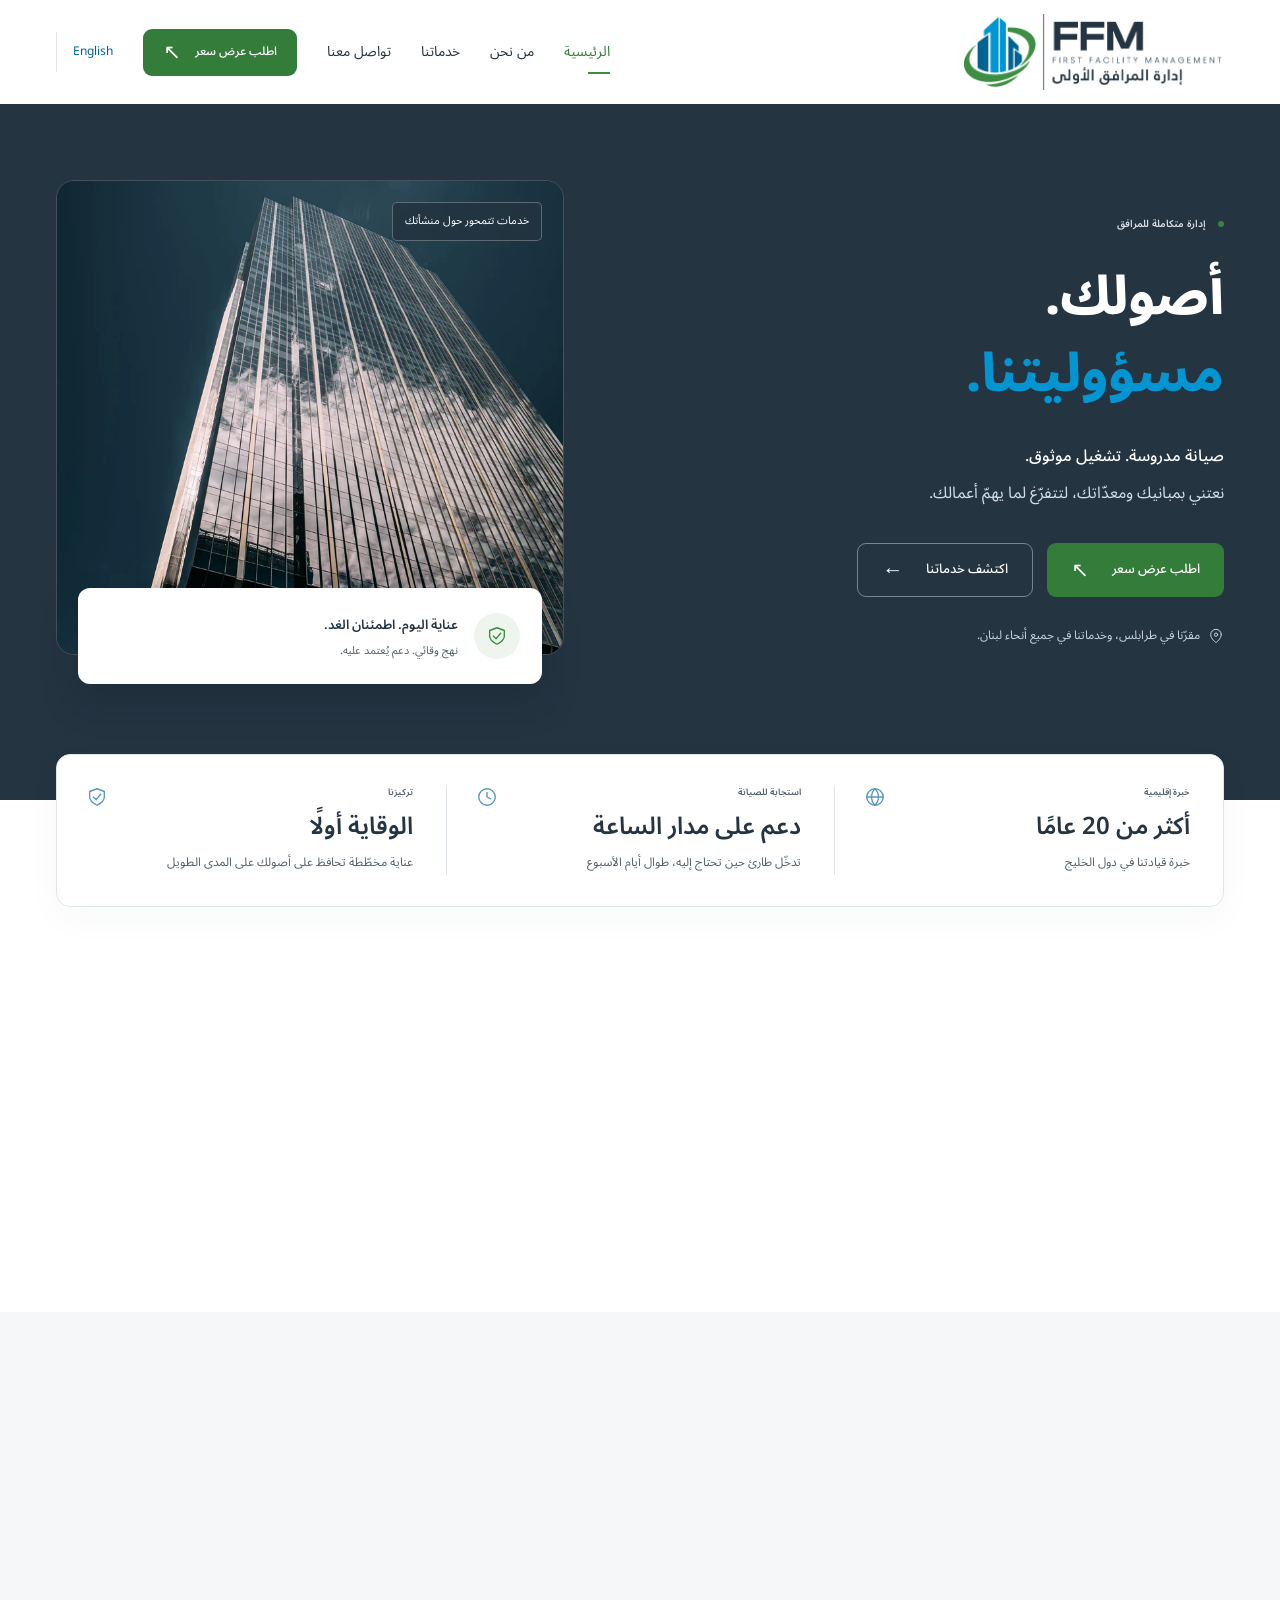
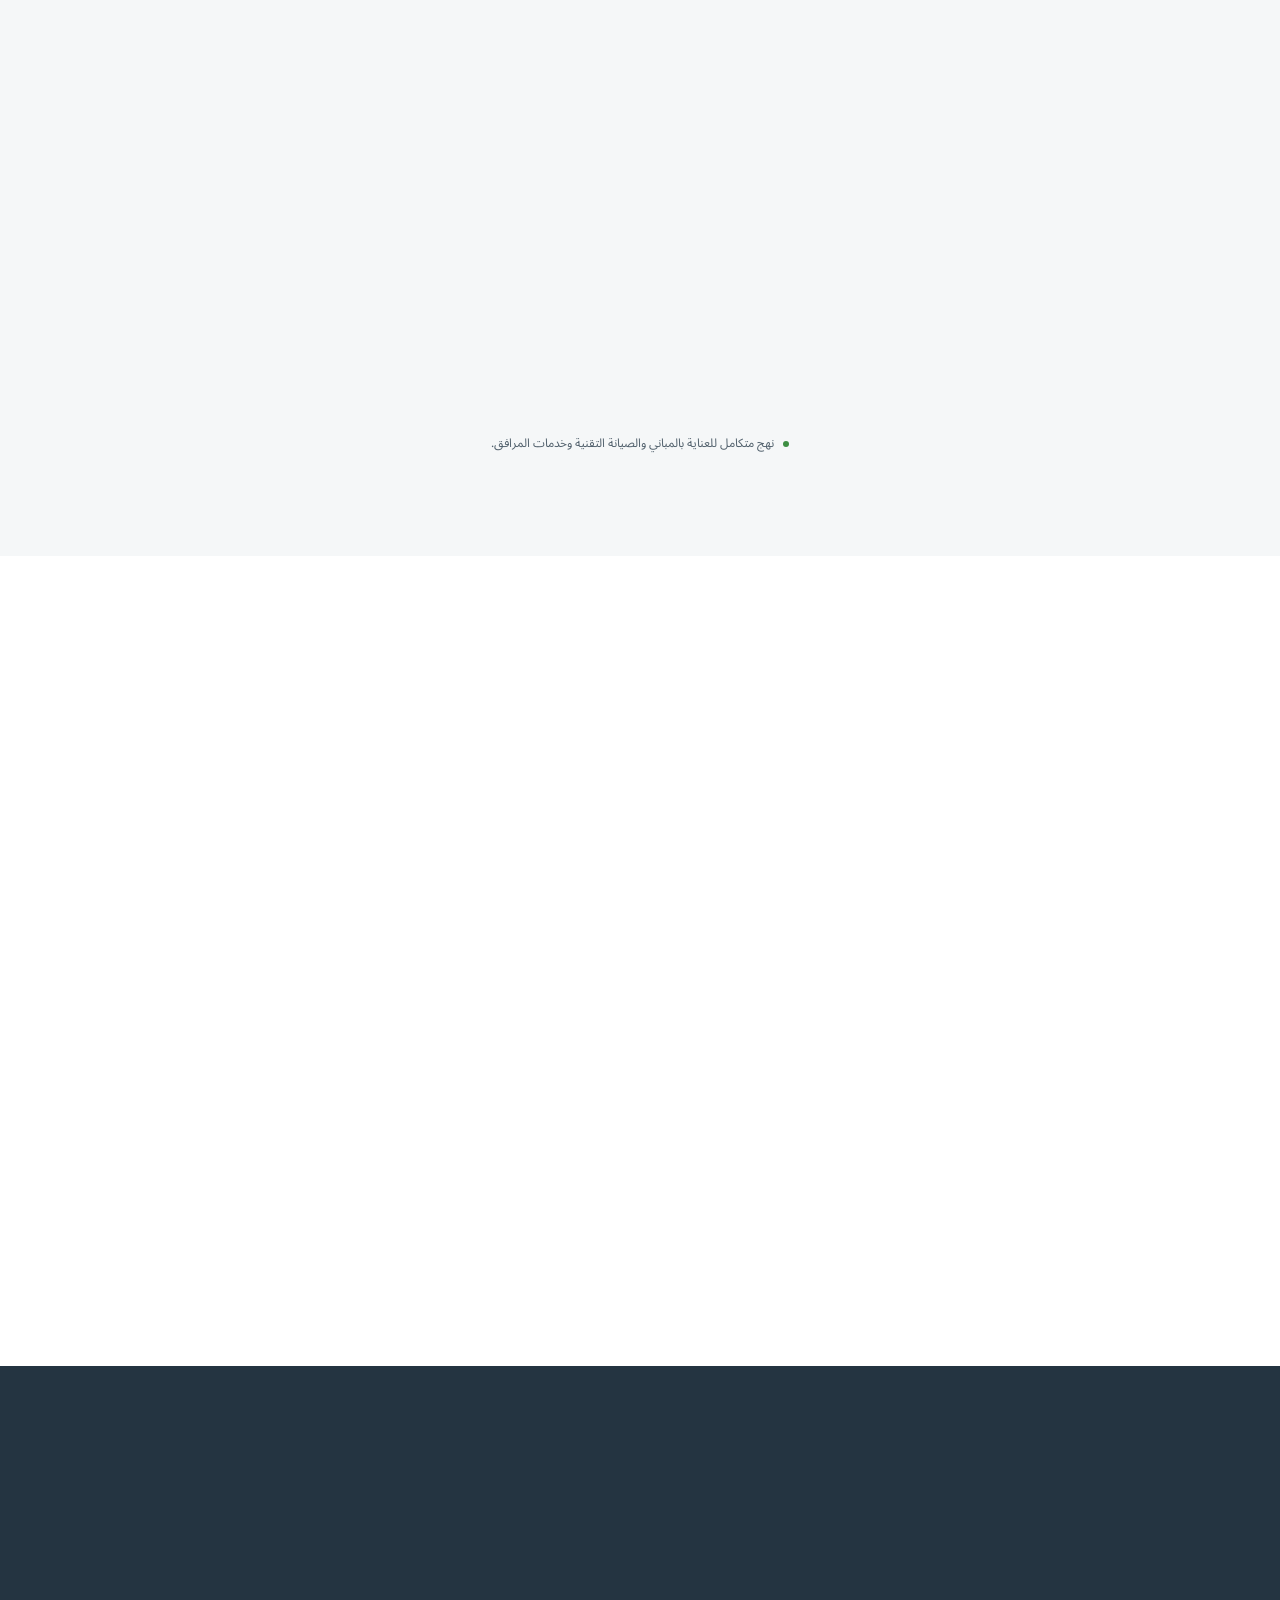
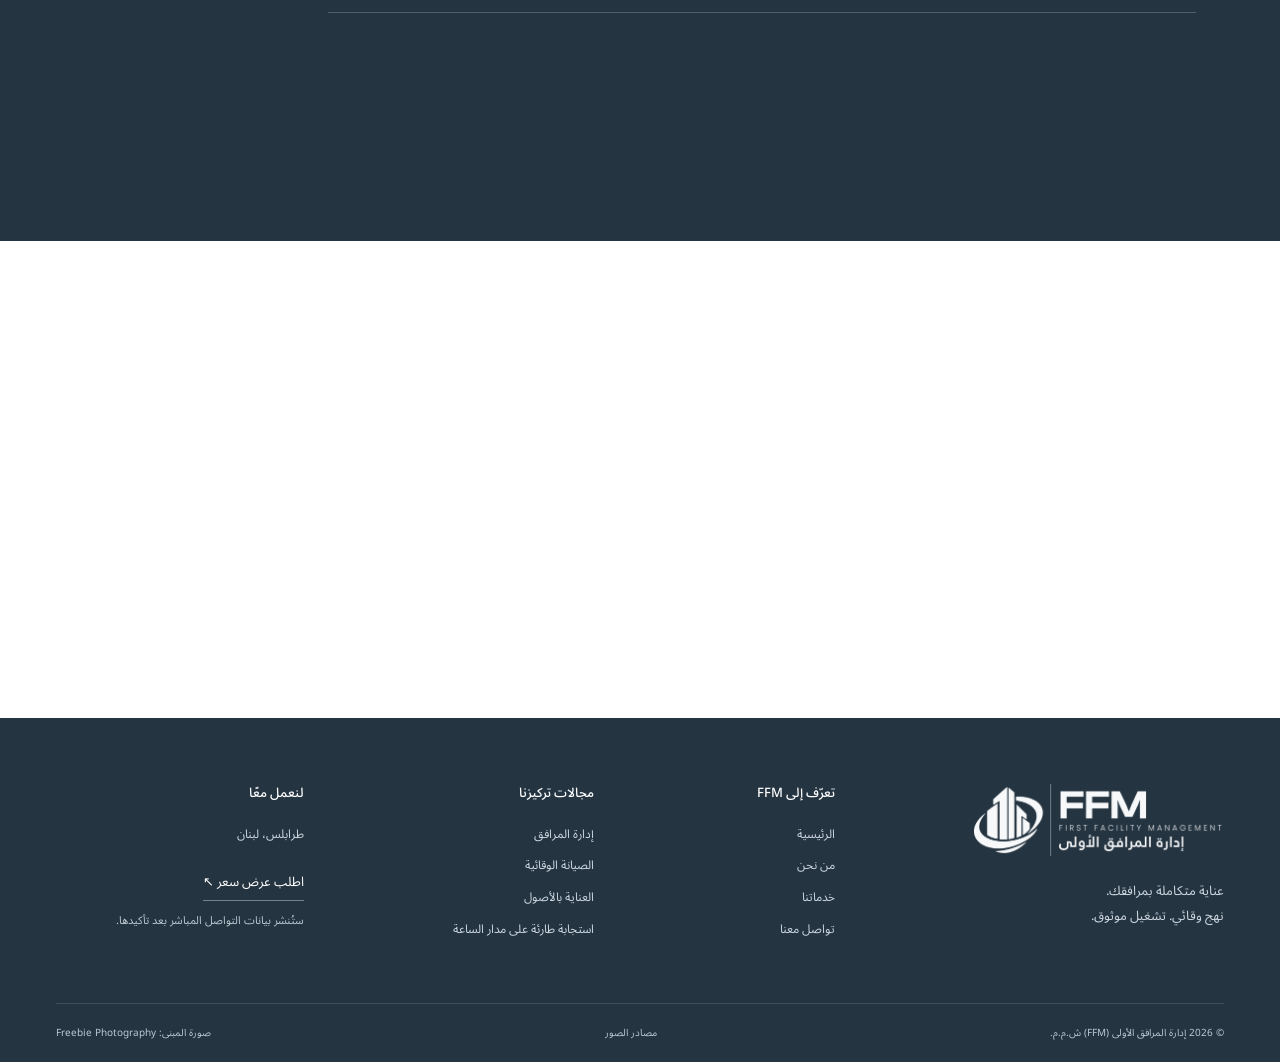
==== ar/index.html @ 9c02b497 "Deploy FFM bilingual production website" ====
<!doctype html>
<html lang="ar" dir="rtl">
<head><meta charset="UTF-8"><meta name="referrer" content="strict-origin-when-cross-origin"><meta http-equiv="Content-Security-Policy" content="default-src &#x27;none&#x27;; script-src &#x27;self&#x27; &#x27;sha256-ByNAc7vwTUI48RlP5/FOjQwm9kF1cXlcR42fUBdoius=&#x27; &#x27;sha256-IPCyXHOtfHx+lLaTHXvNApfLoQvkt0USBWjpABNQolk=&#x27; &#x27;sha256-KcLjpzPrXaC/90I0AnruU0Eg3U4C7017naidCH8Jn4w=&#x27; &#x27;sha256-QOn9Ll6CFoG+Bojv82BhRPxwMXw09pEdeHXZo+hRp00=&#x27; &#x27;sha256-X3HQGn8QXqvT7s4En+KaB195YepJVI7jg8d+Mjn8XVg=&#x27; &#x27;sha256-ZquLlb3VOGJIEPTYeCkK6D+r+b+BxRraUX3EFlGXvEA=&#x27; &#x27;sha256-oX+Po2NcwiCqyCruaH6kAVNzxfhDzzntPPLS+1Vaqjw=&#x27; &#x27;sha256-xtF+/rzwoTB33/N98cSfNZNFbw5Nmln5uhcgIHfJbFg=&#x27; &#x27;sha256-18t6ZNDaaEMp1JjkaYKXuNoH1evKsOM5sc8Bfl//blQ=&#x27; &#x27;sha256-/x7W7R75k8Roq0WaVRQX9blP4OufE5xbAdzklGxsgpw=&#x27;; style-src &#x27;self&#x27;; img-src &#x27;self&#x27;; font-src &#x27;self&#x27;; connect-src &#x27;none&#x27;; base-uri &#x27;none&#x27;; object-src &#x27;none&#x27;; form-action &#x27;none&#x27;; upgrade-insecure-requests"><meta name="viewport" content="width=device-width,initial-scale=1"><title>إدارة المرافق الأولى (FFM) | إدارة المرافق في لبنان</title><meta name="description" content="إدارة المرافق الأولى (FFM)، مقرّها في طرابلس، تقدّم خدمات إدارة المرافق وصيانة المباني والصيانة الوقائية في جميع أنحاء لبنان."><link rel="stylesheet" href="../site.f86bd40dc950.css"><link rel="canonical" href="https://www.ffm-lb.com/ar/"><link rel="alternate" hreflang="en" href="https://www.ffm-lb.com/en/"><link rel="alternate" hreflang="ar" href="https://www.ffm-lb.com/ar/"><link rel="alternate" hreflang="x-default" href="https://www.ffm-lb.com/"><meta property="og:type" content="website"><meta property="og:title" content="إدارة المرافق الأولى (FFM) | إدارة المرافق في لبنان"><meta property="og:description" content="إدارة المرافق الأولى (FFM)، مقرّها في طرابلس، تقدّم خدمات إدارة المرافق وصيانة المباني والصيانة الوقائية في جميع أنحاء لبنان."><meta property="og:url" content="https://www.ffm-lb.com/ar/"><meta property="og:site_name" content="First Facility Management"><meta property="og:image" content="https://www.ffm-lb.com/assets/logo.a1af8da19d7b.png"><meta property="og:locale" content="ar_LB"><link rel="icon" type="image/png" sizes="192x192" href="../assets/favicon.png"><script type="application/ld+json">{"@context":"https://schema.org","@graph":[{"@type":"Organization","@id":"https://www.ffm-lb.com/#organization","name":"First Facility Management","alternateName":["إدارة المرافق الأولى","FFM"],"url":"https://www.ffm-lb.com/","logo":{"@type":"ImageObject","url":"https://www.ffm-lb.com/assets/logo.a1af8da19d7b.png"},"address":{"@type":"PostalAddress","addressLocality":"Tripoli","addressCountry":"LB"},"areaServed":{"@type":"Country","name":"Lebanon"},"hasOfferCatalog":{"@type":"OfferCatalog","name":"خدمات إدارة المرافق","itemListElement":[{"@type":"Offer","itemOffered":{"@type":"Service","name":"التنظيف والعناية الداخلية","provider":{"@id":"https://www.ffm-lb.com/#organization"},"areaServed":{"@type":"Country","name":"Lebanon"}}},{"@type":"Offer","itemOffered":{"@type":"Service","name":"أنظمة التدفئة والتهوية وتكييف الهواء","provider":{"@id":"https://www.ffm-lb.com/#organization"},"areaServed":{"@type":"Country","name":"Lebanon"}}},{"@type":"Offer","itemOffered":{"@type":"Service","name":"صيانة المباني والإصلاحات المدنية","provider":{"@id":"https://www.ffm-lb.com/#organization"},"areaServed":{"@type":"Country","name":"Lebanon"}}},{"@type":"Offer","itemOffered":{"@type":"Service","name":"خدمات الأمن","provider":{"@id":"https://www.ffm-lb.com/#organization"},"areaServed":{"@type":"Country","name":"Lebanon"}}},{"@type":"Offer","itemOffered":{"@type":"Service","name":"تنسيق الحدائق","provider":{"@id":"https://www.ffm-lb.com/#organization"},"areaServed":{"@type":"Country","name":"Lebanon"}}},{"@type":"Offer","itemOffered":{"@type":"Service","name":"الأنظمة الكهربائية","provider":{"@id":"https://www.ffm-lb.com/#organization"},"areaServed":{"@type":"Country","name":"Lebanon"}}},{"@type":"Offer","itemOffered":{"@type":"Service","name":"السباكة","provider":{"@id":"https://www.ffm-lb.com/#organization"},"areaServed":{"@type":"Country","name":"Lebanon"}}},{"@type":"Offer","itemOffered":{"@type":"Service","name":"الحريق والسلامة وإدارة النفايات","provider":{"@id":"https://www.ffm-lb.com/#organization"},"areaServed":{"@type":"Country","name":"Lebanon"}}}]}},{"@type":"WebSite","@id":"https://www.ffm-lb.com/#website","url":"https://www.ffm-lb.com/","name":"First Facility Management","alternateName":["FFM","إدارة المرافق الأولى"],"inLanguage":["en","ar"],"publisher":{"@id":"https://www.ffm-lb.com/#organization"}},{"@type":"WebPage","@id":"https://www.ffm-lb.com/ar/#webpage","url":"https://www.ffm-lb.com/ar/","name":"إدارة المرافق الأولى (FFM) | إدارة المرافق في لبنان","inLanguage":"ar","isPartOf":{"@id":"https://www.ffm-lb.com/#website"},"about":{"@id":"https://www.ffm-lb.com/#organization"}}]}</script><script>document.documentElement.classList.add('js');</script><link rel="preload" as="font" type="font/woff2" crossorigin href="../assets/NotoSansArabic.44fa94f4535d.woff2"></head>
<body><a class="skip" href="#main">انتقل إلى المحتوى</a><header class="header"><div class="wrap nav-wrap"><a class="brand" href="./" aria-label="الصفحة الرئيسية لإدارة المرافق الأولى"><picture class="optimized-picture"><source type="image/webp" srcset="../assets/logo.d8a178bd3ba6.webp"><img src="../assets/logo.a1af8da19d7b.png" alt="إدارة المرافق الأولى — ⁦FFM⁩" width="1067" height="308" decoding="async"></picture></a><button type="button" class="menu-toggle" hidden aria-label="فتح قائمة التنقّل" data-close-label="إغلاق قائمة التنقّل" aria-expanded="false" aria-controls="navigation"><span></span><span></span></button><nav id="navigation" aria-label="التنقّل الرئيسي"><a href="./" class="active" aria-current="page">الرئيسية</a><a href="about/">من نحن</a><a href="services/">خدماتنا</a><a href="contact/">تواصل معنا</a><a class="button compact" href="contact/#enquiry">اطلب عرض سعر <span class="direction-arrow" aria-hidden="true">↗</span></a><a class="language-switch" href="../en/" lang="en" dir="ltr" aria-label="Switch to English" data-language-switch>English</a></nav></div></header><main id="main" tabindex="-1">
<section class="hero"><div class="wrap hero-grid"><div class="hero-copy"><p class="eyebrow light"><span class="dot"></span> إدارة متكاملة للمرافق</p><h1>أصولك.<br><span>مسؤوليتنا.</span></h1><p class="hero-description"><span class="hero-lead">صيانة مدروسة. تشغيل موثوق.</span>نعتني بمبانيك ومعدّاتك، لتتفرّغ لما يهمّ أعمالك.</p><div class="hero-actions"><a class="button" href="contact/#enquiry">اطلب عرض سعر <span class="direction-arrow" aria-hidden="true">↗</span></a><a class="button outline" href="#services">اكتشف خدماتنا <span class="direction-arrow" aria-hidden="true">→</span></a></div><div class="hero-location"><svg class="icon" viewbox="0 0 24 24" aria-hidden="true"><path d="M20 10c0 6-8 12-8 12S4 16 4 10a8 8 0 1 1 16 0Z"/><circle cx="12" cy="10" r="2.5"/></svg> مقرّنا في طرابلس، وخدماتنا في جميع أنحاء لبنان.</div></div><div class="hero-visual"><picture class="optimized-picture"><source type="image/webp" srcset="../assets/architecture-320.b31c319dfbdd.webp 320w, ../assets/architecture-480.5f24aebd9d1b.webp 480w, ../assets/architecture-768.b4f1319f2c81.webp 768w, ../assets/architecture-1024.ed563009df3f.webp 1024w, ../assets/architecture-1280.bb6d19645587.webp 1280w, ../assets/architecture-1600.e75c001a6559.webp 1600w" sizes="(max-width: 560px) calc(100vw - 40px), (max-width: 820px) calc(100vw - 64px), (max-width: 1100px) 44vw, 42vw"><img class="hero-photo" src="../assets/architecture-1280.a0fffab20fa6.jpg" alt="برج زجاجي حديث يعكس السماء، كما يبدو من الأسفل" width="1600" height="2400" fetchpriority="high" srcset="../assets/architecture-320.2f1f5f79deb5.jpg 320w, ../assets/architecture-480.4d9d453e1ed3.jpg 480w, ../assets/architecture-768.c26a93f804a9.jpg 768w, ../assets/architecture-1024.41dff4499f69.jpg 1024w, ../assets/architecture-1280.a0fffab20fa6.jpg 1280w, ../assets/architecture-1600.b5cd1b89a7fb.jpg 1600w" sizes="(max-width: 560px) calc(100vw - 40px), (max-width: 820px) calc(100vw - 64px), (max-width: 1100px) 44vw, 42vw" decoding="async"></picture><div class="image-label">خدمات تتمحور حول منشأتك</div><div class="photo-card"><span class="card-icon"><svg class="icon" viewbox="0 0 24 24" aria-hidden="true"><path d="m12 3 8 3v6c0 5-8 9-8 9s-8-4-8-9V6l8-3Z"/><path d="m8 12 3 3 5-6"/></svg></span><div><strong>عناية اليوم. اطمئنان الغد.</strong><p>نهج وقائي. دعم يُعتمد عليه.</p></div></div></div></div></section>
<section class="pillars wrap" aria-label="لمحة عن ⁦FFM⁩"><article><span class="pillar-icon"><svg class="icon" viewbox="0 0 24 24" aria-hidden="true"><circle cx="12" cy="12" r="9"/><path d="M3 12h18M12 3c-5 5-5 13 0 18 5-5 5-13 0-18Z"/></svg></span><span class="eyebrow">خبرة إقليمية</span><strong>أكثر من 20 عامًا</strong><p>خبرة قيادتنا في دول الخليج</p></article><article><span class="pillar-icon"><svg class="icon" viewbox="0 0 24 24" aria-hidden="true"><circle cx="12" cy="12" r="9"/><path d="M12 7v5l4 2"/></svg></span><span class="eyebrow">استجابة للصيانة</span><strong>دعم على مدار الساعة</strong><p>تدخّل طارئ حين تحتاج إليه، طوال أيام الأسبوع</p></article><article><span class="pillar-icon"><svg class="icon" viewbox="0 0 24 24" aria-hidden="true"><path d="m12 3 8 3v6c0 5-8 9-8 9s-8-4-8-9V6l8-3Z"/><path d="m8 12 3 3 5-6"/></svg></span><span class="eyebrow">تركيزنا</span><strong>الوقاية أولًا</strong><p>عناية مخطّطة تحافظ على أصولك على المدى الطويل</p></article></section>
<section class="intro wrap section" id="introduction"><div><p class="eyebrow">تعرّف إلى إدارة المرافق الأولى</p><h2>عناية أفضل بمبانيك.<br>اطمئنان أكبر لك.</h2></div><div class="intro-copy"><p>من الخدمات الأساسية للمباني إلى الصيانة الوقائية، تجمع ⁦FFM⁩ احتياجات منشأتك ضمن نهج واحد متكامل.</p><p>من مقرّنا في طرابلس، نساعد الشركات في جميع أنحاء لبنان على حماية أصولها وتخطيط الصيانة والحفاظ على استمرارية أعمالها اليومية.</p><a class="text-link" href="about/">تعرّف إلى ⁦FFM⁩ <span class="direction-arrow" aria-hidden="true">↗</span></a></div></section>
<section class="services section" id="services"><div class="wrap"><div class="section-head"><div><p class="eyebrow">خدماتنا</p><h2>كلّ التفاصيل.<br>بتنسيق متكامل.</h2></div><div class="section-head-side"><p>خبرة تقنية وعناية يومية.<br>تتكامل حول احتياجات منشأتك.</p><a class="text-link" href="services/">اكتشف جميع الخدمات <span class="direction-arrow" aria-hidden="true">↗</span></a></div></div><div class="service-grid"><a class="service-card" href="services/#hvac"><div class="service-image"><picture class="optimized-picture"><source type="image/webp" srcset="../assets/technical-detail-320.7dca8032874c.webp 320w, ../assets/technical-detail-480.ebe8321d91ba.webp 480w, ../assets/technical-detail-768.dd12fd99aa21.webp 768w, ../assets/technical-detail-1024.b1b7e2885399.webp 1024w, ../assets/technical-detail-1200.212a58f8e3ec.webp 1200w" sizes="(max-width: 560px) calc(100vw - 40px), 30vw"><img src="../assets/technical-detail-1200.80916aed9efb.jpg" alt="لقطة مقرّبة لأعمال صيانة لوحة قواطع كهربائية" width="1200" height="799" loading="lazy" srcset="../assets/technical-detail-320.dac00108914c.jpg 320w, ../assets/technical-detail-480.2eff79cdf26c.jpg 480w, ../assets/technical-detail-768.7998436bfc5c.jpg 768w, ../assets/technical-detail-1024.973997fc3700.jpg 1024w, ../assets/technical-detail-1200.80916aed9efb.jpg 1200w" sizes="(max-width: 560px) calc(100vw - 40px), 30vw" decoding="async"></picture><span>01 / الأنظمة التقنية</span></div><div class="service-body"><div class="service-title"><h3>الأنظمة التقنية</h3><span class="round-arrow" aria-hidden="true">↗</span></div><p>العناية بأنظمة التدفئة والتهوية والتكييف والكهرباء والسباكة، للحفاظ على موثوقية الأنظمة الأساسية.</p></div></a><a class="service-card" href="services/#building"><div class="service-image"><picture class="optimized-picture"><source type="image/webp" srcset="../assets/building-320.0d26341e17ce.webp 320w, ../assets/building-480.abe2a2e474b5.webp 480w, ../assets/building-768.56e2ff802821.webp 768w, ../assets/building-1024.f640e60a94b4.webp 1024w, ../assets/building-1280.59a8b0eadee7.webp 1280w" sizes="(max-width: 560px) calc(100vw - 40px), 30vw"><img src="../assets/building-1280.17d7b17b0138.jpg" alt="واجهة زجاجية وفولاذية لمبنى مكاتب تجاري" width="2555" height="3840" loading="lazy" srcset="../assets/building-320.90f149abacf3.jpg 320w, ../assets/building-480.422a6cd68ea3.jpg 480w, ../assets/building-768.0c35204c12c2.jpg 768w, ../assets/building-1024.1535113ee144.jpg 1024w, ../assets/building-1280.17d7b17b0138.jpg 1280w" sizes="(max-width: 560px) calc(100vw - 40px), 30vw" decoding="async"></picture><span>02 / العناية بالمباني</span></div><div class="service-body"><div class="service-title"><h3>صيانة المباني</h3><span class="round-arrow" aria-hidden="true">↗</span></div><p>أعمال صيانة مخطّطة وإصلاحات مدنية للحفاظ على حالة عقارك.</p></div></a><a class="service-card" href="services/#cleaning"><div class="service-image"><picture class="optimized-picture"><source type="image/webp" srcset="../assets/facility-interior-320.ac79f0b0e7f1.webp 320w, ../assets/facility-interior-480.3294c156efb5.webp 480w, ../assets/facility-interior-768.961a5a3d7101.webp 768w, ../assets/facility-interior-1024.d48cbb1ec0e1.webp 1024w, ../assets/facility-interior-1200.58f2998d8ea2.webp 1200w" sizes="(max-width: 560px) calc(100vw - 40px), 30vw"><img src="../assets/facility-interior-1200.5fa6aaf25d3a.jpg" alt="ردهة تجارية معتنى بها، بأرضية حجرية مصقولة ومقاعد حديثة" width="1200" height="1800" loading="lazy" srcset="../assets/facility-interior-320.09348d4880e4.jpg 320w, ../assets/facility-interior-480.4c7fa4b12460.jpg 480w, ../assets/facility-interior-768.ec131c5940cb.jpg 768w, ../assets/facility-interior-1024.3eb6000bd193.jpg 1024w, ../assets/facility-interior-1200.5fa6aaf25d3a.jpg 1200w" sizes="(max-width: 560px) calc(100vw - 40px), 30vw" decoding="async"></picture><span>03 / خدمات المرافق</span></div><div class="service-body"><div class="service-title"><h3>العناية اليومية بالمرافق</h3><span class="round-arrow" aria-hidden="true">↗</span></div><p>تنظيف وأمن وعناية بالمساحات الخضراء، لبيئات مرتّبة ومرحّبة.</p></div></a></div><div class="services-note"><span class="dot"></span><p>نهج متكامل للعناية بالمباني والصيانة التقنية وخدمات المرافق.</p></div></div></section>
<section class="why section wrap"><div class="why-visual"><picture class="optimized-picture"><source type="image/webp" srcset="../assets/engineer-320.b65c47cfaa03.webp 320w, ../assets/engineer-480.bbe2914542c2.webp 480w, ../assets/engineer-768.75ef3f455f41.webp 768w, ../assets/engineer-1024.626283e843a2.webp 1024w, ../assets/engineer-1280.90aed8216f4a.webp 1280w, ../assets/engineer-1400.2f7419632fb6.webp 1400w" sizes="(max-width: 820px) calc(100vw - 40px), 45vw"><img src="../assets/engineer-1280.7c663300f03f.jpg" alt="مهندس يرتدي معدّات السلامة ويفحص خزانة تحكّم كهربائية" width="1400" height="933" loading="lazy" srcset="../assets/engineer-320.a307b17e3e91.jpg 320w, ../assets/engineer-480.7a7ae912a706.jpg 480w, ../assets/engineer-768.47e52485df2f.jpg 768w, ../assets/engineer-1024.486de422e97f.jpg 1024w, ../assets/engineer-1280.7c663300f03f.jpg 1280w, ../assets/engineer-1400.49ee7551da5e.jpg 1400w" sizes="(max-width: 820px) calc(100vw - 40px), 45vw" decoding="async"></picture><div class="why-caption"><span class="eyebrow light">رؤية أشمل</span><p>الإدارة الجيدة للمرافق<br> تدعم أداء أعمالك.</p></div></div><div class="why-copy"><p class="eyebrow">لماذا تختار ⁦FFM⁩؟</p><h2>صيانة تراعي<br>احتياجات الغد.</h2><p class="section-description">يساعدك النهج الاستباقي على اتخاذ قرارات أفضل بشأن أصولك ووقتك وميزانية الصيانة.</p><div class="benefits"><article><span class="benefit-number">01</span><div><h3>احمِ استثمارك</h3><p>تساعد الفحوص المنتظمة والعناية المخطّطة على إطالة عمر المعدّات ومعالجة التآكل مبكرًا.</p></div></article><article><span class="benefit-number">02</span><div><h3>حافظ على استمرارية التشغيل</h3><p>تساعد الصيانة الوقائية والاستجابة الطارئة على مدار الساعة في الحدّ من الانقطاعات غير المتوقّعة.</p></div></article><article><span class="benefit-number">03</span><div><h3>اجعل الصيانة أكثر وضوحًا</h3><p>تساعدك الخدمات المنسّقة والأولويات الواضحة على تخطيط الأعمال والحدّ من التكاليف التي يمكن تجنّبها.</p></div></article></div></div></section>
<section class="approach section"><div class="wrap"><div class="section-head"><div><p class="eyebrow">نهج ⁦FFM⁩</p><h2>نفهم. <span>نخطّط.</span> نعتني.</h2></div><p class="approach-intro">خطوات واضحة، من التقييم الأولي<br>إلى العناية المستمرة.</p></div><div class="steps"><article><span class="step-number">01</span><h3>نقيّم منشأتك</h3><p>نفحص الموقع ونحدّد الأصول والأنظمة التي تحتاج إلى عناية.</p></article><article><span class="step-number">02</span><h3>نخطّط للصيانة الوقائية</h3><p>نحدّد أولويات الصيانة وفق احتياجات المعدّات ومتطلّبات التشغيل.</p></article><article><span class="step-number">03</span><h3>ننسّق الأعمال</h3><p>نجمع الخدمات المناسبة، مع دعم طارئ عند الحاجة.</p></article><article><span class="step-number">04</span><h3>نراجع ونتابع</h3><p>نتابع الأعمال المنجزة ونكيّف الخطة مع تطوّر احتياجات منشأتك.</p></article></div></div></section>
<section class="cta-section wrap"><div class="cta"><div><p class="eyebrow light">لنتحدّث عن منشأتك</p><h2>اجعل الصيانة الأفضل<br>خطوتك التالية.</h2><p>لنبدأ بالحديث عن مبناك،<br>وأصولك والدعم الذي تحتاج إليه.</p></div><a class="button white" href="contact/#enquiry">اطلب تقييمًا لمنشأتك <span class="direction-arrow" aria-hidden="true">↗</span></a></div></section>
</main><footer><div class="wrap"><div class="footer-grid"><div class="footer-brand"><a href="./" aria-label="الصفحة الرئيسية لإدارة المرافق الأولى"><picture class="optimized-picture"><source type="image/webp" srcset="../assets/logo-white.f82beeea6bad.webp"><img src="../assets/logo-white.808cdcf06591.png" alt="إدارة المرافق الأولى — ⁦FFM⁩" width="1012" height="293" decoding="async"></picture></a><p>عناية متكاملة بمرافقك.<br>نهج وقائي. تشغيل موثوق.</p></div><div><h3>تعرّف إلى ⁦FFM⁩</h3><a href="./">الرئيسية</a><a href="about/">من نحن</a><a href="services/">خدماتنا</a><a href="contact/">تواصل معنا</a></div><div><h3>مجالات تركيزنا</h3><span>إدارة المرافق</span><span>الصيانة الوقائية</span><span>العناية بالأصول</span><span>استجابة طارئة على مدار الساعة</span></div><div><h3>لنعمل معًا</h3><span>طرابلس، لبنان</span><a class="footer-cta" href="contact/#enquiry">اطلب عرض سعر ↖</a><p class="contact-note">ستُنشر بيانات التواصل المباشر بعد تأكيدها.</p></div></div><div class="footer-bottom"><p>© 2026 إدارة المرافق الأولى (⁦FFM⁩) ش.م.م.</p><a href="../assets/IMAGE-CREDITS.txt">مصادر الصور</a><a href="https://freebie.photography/office/slides/office_block.htm">صورة المبنى: ⁦Freebie Photography⁩</a></div></div></footer>
<script src="../app.12c803af4e35.js" defer></script></body></html>
---- site.f86bd40dc950.css ----
@font-face{font-family:Poppins;src:url('assets/Poppins-Regular.4e0089bafe3d.woff2')}@font-face{font-family:Poppins;src:url('assets/Poppins-Medium.714086076f14.woff2');font-weight:500}@font-face{font-family:Poppins;src:url('assets/Poppins-SemiBold.9757d1991bdb.woff2');font-weight:600}@font-face{font-family:Candal;src:url('assets/Candal.c8b5ec3eb2c2.woff2')}
:root{--navy:#243441;--green:#3d8e42;--blue:#0395d2;--bahama:#006392;--white:#fff;--muted:#596773;--line:#dfe5e9;--paper:#f5f7f8;--radius:16px}*{box-sizing:border-box}html{scroll-behavior:smooth;scroll-padding-top:40px}body{margin:0;color:var(--navy);font:14px/1.8 Poppins,Arial,sans-serif;background:#fff}button,input,select,textarea{font:inherit}button,a{-webkit-tap-highlight-color:transparent}button{cursor:pointer}a{color:inherit;text-decoration:none}button{color:inherit}img{display:block;max-width:100%;object-fit:cover}button:focus-visible,a:focus-visible,input:focus-visible,select:focus-visible,textarea:focus-visible{outline:3px solid var(--blue);outline-offset:5px}button{border:0}p,h1,h2,h3{margin:0}.wrap{width:min(1280px,calc(100% - 112px));margin-inline:auto}.section{padding-block:100px}.eyebrow{font-size:10px;letter-spacing:2px;font-weight:600;line-height:1.6;margin-bottom:20px;color:var(--bahama)}.eyebrow.light{color:#fff;opacity:.85}.dot{display:inline-block;width:6px;height:6px;border-radius:50%;background:var(--green);margin-inline-end:9px;flex-shrink:0}h1,h2{font-family:Candal,Poppins,sans-serif;font-weight:400;letter-spacing:-1.6px}h2{font-size:34px;line-height:1.35}h3{font-size:17px;line-height:1.5;font-weight:600}.button{display:inline-flex;gap:24px;align-items:center;justify-content:center;min-height:52px;border-radius:8px;padding:14px 24px;background:var(--green);color:#fff;font-size:12px;font-weight:500;line-height:1.5;transition:transform .2s,box-shadow .2s}.button span{font-size:21px;line-height:1}.button:hover{transform:translateY(-2px);box-shadow:0 6px 15px #0002}.button.outline{background:transparent;border:1px solid #ffffff45}.button.compact{min-height:44px;padding:12px 19px;font-size:11px;gap:14px}.text-link{display:inline-flex;align-items:center;gap:24px;background:none;padding:0 0 7px;border-bottom:1px solid var(--line);font-weight:500;font-size:12px;color:var(--bahama)}.text-link span{font-size:22px}.text-link:hover{border-color:var(--bahama)}.header{background:#fff}.nav-wrap{min-height:96px;display:flex;align-items:center;justify-content:space-between;gap:40px}.brand{width:257px;flex-shrink:0}.brand img{width:100%;height:auto;object-fit:contain}nav{display:flex;gap:31px;align-items:center}nav>a,nav>button:not(.button){font-size:12px;background:none;padding:11px 0;white-space:nowrap}nav .active{color:var(--green);position:relative}nav .active:after{content:'';position:absolute;width:16px;height:2px;background:var(--green);bottom:2px;inset-inline-start:0}.menu-toggle{display:none}.hero{background:var(--navy);color:#fff;padding-block:86px 110px}.hero-grid{display:grid;grid-template-columns:1.2fr 1fr;gap:54px;align-items:center}.hero h1{font-size:clamp(36px,3.5vw,51px);line-height:1.22;letter-spacing:-1.8px;margin-bottom:25px}.hero h1 span{color:var(--blue)}.hero-description{color:#d4dce1;font-size:15px;line-height:1.9;max-width:490px}.hero-actions{display:flex;flex-wrap:wrap;gap:13px;margin-top:32px}.hero-location{display:flex;align-items:center;gap:8px;margin-top:31px;font-size:11px;color:#c3ccd3}.icon{width:22px;height:22px;fill:none;stroke:currentColor;stroke-width:1.5;stroke-linecap:round;stroke-linejoin:round}.hero-location .icon{width:16px;height:16px}.hero-visual{position:relative;padding-bottom:32px}.hero-photo{width:100%;height:390px;border-radius:var(--radius);object-fit:cover}.image-label{position:absolute;top:20px;inset-inline-start:20px;border:1px solid #fff6;color:#fff;background:#24344180;padding:5px 10px;border-radius:5px;font-size:8px;letter-spacing:1.5px}.photo-card{position:absolute;bottom:4px;inset-inline-start:24px;inset-inline-end:24px;display:flex;gap:13px;align-items:center;background:#fff;color:var(--navy);border-radius:10px;padding:18px 20px;box-shadow:0 10px 30px #0002}.photo-card strong{font-size:12px;font-weight:600}.photo-card p{font-size:10px;color:var(--muted)}.card-icon{display:grid;place-items:center;border-radius:50%;background:#edf5ee;color:var(--green);width:42px;height:42px;flex-shrink:0}.pillars{display:grid;grid-template-columns:repeat(3,1fr);margin-top:-42px;position:relative;background:#fff;border:1px solid var(--line);border-radius:12px;box-shadow:0 10px 35px #24344106;padding:27px 0}.pillars article{padding-inline:31px;border-inline-end:1px solid var(--line)}.pillars article:last-child{border:0}.pillars .eyebrow{font-size:8px;letter-spacing:1.5px;color:var(--muted);display:block;margin-bottom:8px}.pillars strong{font-size:23px;line-height:1.5;display:block;letter-spacing:-.7px;font-weight:600}.pillars p{font-size:10px;color:var(--muted);margin-top:5px}.intro{display:grid;grid-template-columns:1fr 1fr;gap:100px}.intro-copy>p{color:var(--muted);line-height:1.95;margin-bottom:14px}.intro-copy .text-link{margin-top:11px}.services{background:var(--paper)}.section-head{display:flex;justify-content:space-between;gap:40px;align-items:flex-end;margin-bottom:40px}.section-head-side p{font-size:12px;color:var(--muted);margin-bottom:16px}.service-grid{display:grid;grid-template-columns:repeat(3,1fr);gap:24px}.service-card{text-align:start;padding:0;background:#fff;border:1px solid var(--line);border-radius:12px;overflow:hidden;transition:transform .25s,box-shadow .25s}.service-card:hover{transform:translateY(-5px);box-shadow:0 10px 25px #24344110}.service-image{position:relative;overflow:hidden;height:235px}.service-image img{width:100%;height:100%;transition:transform .6s}.service-card:hover img{transform:scale(1.04)}.service-image>span{position:absolute;inset-inline-start:18px;bottom:16px;background:#ffffffee;padding:5px 10px;border-radius:4px;font-size:8px;letter-spacing:1.2px;line-height:1.6;font-weight:500}.service-body{padding:25px}.service-title{display:flex;align-items:center;justify-content:space-between;gap:8px}.service-title h3{font-size:16px}.round-arrow{border:1px solid var(--line);border-radius:50%;width:30px;height:30px;display:grid;place-items:center;flex-shrink:0;font-size:16px}.service-body p{font-size:12px;line-height:1.9;color:var(--muted);margin-top:15px}.services-note{display:flex;align-items:center;justify-content:center;margin-top:30px;color:var(--muted);font-size:10px}.why{display:grid;grid-template-columns:1fr 1.1fr;gap:90px;align-items:center}.why-visual{height:540px;position:relative;border-radius:var(--radius);overflow:hidden}.why-visual>img,.why-visual>picture>img{width:100%;height:100%;object-position:43% center}.why-caption{position:absolute;bottom:0;inset-inline:0;background:var(--navy);padding:29px 32px;color:#fff}.why-caption .eyebrow{font-size:8px;margin-bottom:9px}.why-caption>p:last-child{font-size:20px;line-height:1.5;font-weight:500}.section-description{font-size:12px;color:var(--muted);margin-top:20px;max-width:440px}.benefits{margin-top:26px}.benefits article{display:flex;gap:20px;border-top:1px solid var(--line);padding:20px 0}.benefits article:last-child{padding-bottom:0}.benefit-number{font-size:10px;font-weight:600;color:var(--green);padding-top:4px}.benefits h3{font-size:15px;margin-bottom:7px}.benefits p{font-size:11px;color:var(--muted);line-height:1.9}.approach{background:var(--paper);padding-block:80px}.approach-intro{font-size:12px;color:var(--muted)}.steps{display:grid;grid-template-columns:repeat(4,1fr);gap:35px;margin-top:48px}.step-number{display:block;font:24px Candal,sans-serif;color:var(--bahama);border-bottom:1px solid #b6c5cf;padding-bottom:25px;position:relative}.step-number:after{content:'';height:5px;width:5px;position:absolute;bottom:-3px;inset-inline-start:0;background:var(--green);border-radius:50%}.steps h3{font-size:14px;margin:22px 0 10px}.steps p{font-size:11px;color:var(--muted)}.cta-section{padding-block:75px}.cta{background:var(--bahama);color:#fff;border-radius:16px;padding:54px 56px;display:flex;align-items:center;justify-content:space-between;gap:40px}.cta h2{font-size:30px}.cta .eyebrow{font-size:9px}.cta p:last-child{font-size:12px;color:#d7e7ef;margin-top:17px}.button.white{background:#fff;color:var(--bahama);font-size:11px;white-space:nowrap}footer{background:var(--navy);color:#fff;padding-top:62px}.footer-grid{display:grid;grid-template-columns:1.4fr .8fr 1fr 1fr;gap:50px;padding-bottom:50px}.footer-brand img{width:250px;height:auto;object-fit:contain}.footer-brand p{margin-top:23px;font-size:11px;color:#bdc9d1}.footer-grid h3{font-size:11px;font-weight:500;margin-bottom:17px}.footer-grid a:not(.footer-brand a):not(.footer-cta),.footer-grid button:not(.footer-cta),.footer-grid span{font-size:10px;color:#bdc9d1;display:block;background:none;padding:0;margin-bottom:8px;text-align:start}.footer-cta{display:inline-block;background:none;color:#fff;border-bottom:1px solid #ffffff60;padding:5px 0;margin-top:10px;font-size:11px}.contact-note{font-size:9px;color:#bdc9d1;margin-top:10px}.footer-bottom{border-top:1px solid #ffffff20;display:flex;justify-content:space-between;gap:20px;padding-block:20px;font-size:8px;color:#bdc9d1}.footer-bottom button{background:none;padding:0;font-size:8px;color:#bdc9d1}.footer-bottom a{font-size:8px}.skip{position:absolute;top:-100px;inset-inline-start:10px;padding:10px 20px;background:#fff;z-index:10}.skip:focus{top:10px}dialog{width:min(570px,calc(100% - 36px));padding:42px;border:none;border-radius:16px;color:var(--navy);box-shadow:0 25px 80px #0003;max-height:85vh;overflow:auto}dialog::backdrop{background:#16242ed0}dialog h2{font-size:26px;margin-bottom:20px}.close{position:absolute;top:12px;inset-inline-end:16px;font-size:28px;background:none;width:35px;height:35px}dialog p{font-size:12px;color:var(--muted);margin-bottom:16px}dialog ul{padding-inline-start:20px;font-size:12px;color:var(--muted)}dialog a{color:var(--bahama);text-decoration:underline}dialog .eyebrow{font-size:9px}dialog label{display:block;font-size:11px;margin-bottom:13px}dialog input,dialog select,dialog textarea{width:100%;display:block;padding:10px 12px;margin-top:5px;border:1px solid #becbd4;border-radius:6px;background:#fff;color:var(--navy);font-size:12px}dialog .button{width:100%;margin-top:10px}.preview-note{font-size:10px!important;background:var(--paper);padding:10px;border-radius:6px}
@media(min-width:1600px){.hero h1{font-size:52px}.hero{padding-block:95px 125px}.hero-photo{height:415px}}
@media(max-width:1100px){.wrap{width:calc(100% - 64px)}.nav-wrap{gap:25px}.brand{width:220px}nav{gap:20px}nav>a,nav>button:not(.button){font-size:11px}.hero-grid{gap:30px;grid-template-columns:1.1fr 1fr}.hero h1{font-size:38px}.hero-photo{height:365px}.photo-card{inset-inline:14px;padding:14px;gap:10px}.photo-card strong{font-size:10px}.photo-card p{font-size:8px}.intro{gap:45px}.why{gap:45px}.service-image{height:190px}.service-body{padding:20px}.service-title h3{font-size:14px}.footer-grid{gap:25px}.footer-brand img{width:210px}.cta{padding:40px}.cta h2{font-size:26px}h2{font-size:29px}.steps{gap:24px}}
@media(max-width:820px){.nav-wrap{min-height:82px}.brand{width:220px}.menu-toggle{display:flex;flex-direction:column;justify-content:center;gap:6px;padding:12px;background:none;z-index:3}.menu-toggle span{display:block;width:23px;height:2px;background:var(--navy)}nav{display:none;position:absolute;top:82px;inset-inline:0;background:#fff;padding:20px 32px 30px;z-index:2;border-top:1px solid var(--line);box-shadow:0 10px 25px #0001;align-items:stretch;gap:9px}nav.open{display:flex;flex-direction:column}nav>a,nav>button:not(.button){text-align:start;font-size:14px;padding:10px}nav .active:after{display:none}.hero{padding-block:55px 88px}.hero-grid{grid-template-columns:1fr;gap:38px}.hero h1{font-size:44px}.hero-copy{max-width:650px}.hero-description{max-width:570px}.hero-photo{height:330px;object-position:center}.hero-visual{padding-bottom:22px}.photo-card{max-width:400px;inset-inline-start:20px;inset-inline-end:20px;bottom:0;padding:16px}.photo-card strong{font-size:12px}.photo-card p{font-size:10px}.image-label{top:16px}.pillars{margin-top:-38px;padding:22px 0}.pillars article{padding-inline:18px}.pillars strong{font-size:19px}.pillars p{font-size:9px}.pillars .eyebrow{font-size:7px;letter-spacing:1px}.section{padding-block:65px}.intro{gap:35px}.service-grid{gap:16px}.service-image{height:170px}.service-body{padding:18px}.service-title h3{font-size:13px}.service-body p{font-size:10px}.round-arrow{width:24px;height:24px}.why{grid-template-columns:1fr;gap:40px}.why-visual{height:340px}.why-caption{inset-inline-start:auto;width:50%;padding:25px}.why-copy{max-width:630px}.section-description{max-width:none}.benefits p{font-size:12px}.steps{grid-template-columns:repeat(2,1fr);gap:30px}.cta-section{padding-block:55px}.cta{flex-direction:column;align-items:flex-start;gap:28px}.footer-grid{grid-template-columns:1fr 1fr;gap:35px}.footer-bottom{flex-wrap:wrap}.footer-bottom p{width:100%}}
@media(max-width:560px){.wrap{width:calc(100% - 40px)}body{font-size:12px}.nav-wrap{min-height:76px}.brand{width:208px}nav{top:76px;padding-inline:20px}.hero{padding-block:45px 65px}.hero-grid{gap:32px}.hero .eyebrow{font-size:8px;letter-spacing:1.5px;margin-bottom:20px}.hero h1{font-size:clamp(27px,7.8vw,42px);letter-spacing:-1px;margin-bottom:22px;line-height:1.32}.hero-description{font-size:12px;line-height:1.95}.hero-description br{display:none}.hero-actions{margin-top:26px;gap:10px}.button{font-size:10px;min-height:48px;padding:13px 16px;gap:14px}.hero-location{margin-top:24px;font-size:10px}.hero-photo{height:260px;border-radius:12px}.hero-visual{padding-bottom:30px}.photo-card{inset-inline:14px;padding:14px;gap:10px}.photo-card strong{font-size:10px}.photo-card p{font-size:8px}.card-icon{width:35px;height:35px}.image-label{font-size:7px;inset-inline-start:14px;top:14px}.pillars{grid-template-columns:1fr;margin-top:-26px;padding:0 20px;border-radius:10px}.pillars article{padding:20px 0;border-inline-end:0;border-bottom:1px solid var(--line);display:grid;grid-template-columns:1fr 1.25fr;column-gap:18px;align-items:center}.pillars .eyebrow{grid-column:1/-1;margin-bottom:4px;font-size:7px}.pillars strong{font-size:17px;letter-spacing:-.5px}.pillars p{font-size:9px;line-height:1.8;margin:0}.section{padding-block:52px}.eyebrow{font-size:8px;margin-bottom:14px;letter-spacing:1.6px}h2{font-size:24px;line-height:1.4;letter-spacing:-.8px}.intro{grid-template-columns:1fr;gap:24px}.intro-copy p{font-size:12px}.text-link{font-size:11px}.section-head{display:block;margin-bottom:28px}.section-head-side{margin-top:22px}.section-head-side p{font-size:11px;margin-bottom:10px}.service-grid{grid-template-columns:1fr;gap:22px}.service-image{height:215px}.service-body{padding:23px}.service-title h3{font-size:16px}.service-body p{font-size:12px;margin-top:10px}.round-arrow{width:30px;height:30px}.services-note{font-size:9px;margin-top:24px;align-items:flex-start;justify-content:flex-start}.services-note .dot{margin-top:5px}.why{gap:32px}.why-visual{height:335px}.why-caption{width:100%;padding:21px 24px}.why-caption>p:last-child{font-size:17px}.why-caption>p:last-child br{display:none}.section-description{font-size:12px}.benefits article{gap:15px;padding:20px 0}.benefits h3{font-size:14px}.benefits p{font-size:11px}.approach-intro{margin-top:20px;font-size:11px}.steps{grid-template-columns:1fr;gap:25px;margin-top:30px}.steps article{display:grid;grid-template-columns:42px 1fr;column-gap:20px;border-top:1px solid var(--line);padding-top:24px}.step-number{grid-row:1/3;font-size:19px;border:0;padding:0}.step-number:after{display:none}.steps h3{font-size:14px;margin:0 0 8px}.steps p{font-size:11px}.cta-section{padding-block:40px}.cta{border-radius:12px;padding:32px 25px;gap:25px}.cta h2{font-size:23px}.cta h2 br{display:none}.cta .eyebrow{font-size:7px;letter-spacing:1px}.cta p:last-child{font-size:11px}.cta p:last-child br{display:none}.button.white{white-space:normal;gap:18px;font-size:10px;width:100%}footer{padding-top:45px}.footer-grid{grid-template-columns:1fr 1fr;gap:30px 20px;padding-bottom:35px}.footer-brand{grid-column:1/-1}.footer-brand img{width:230px}.footer-brand p{font-size:11px;margin-top:18px}.footer-grid>div:last-child{grid-column:1/-1}.footer-grid h3{font-size:11px}.footer-grid a:not(.footer-brand a):not(.footer-cta),.footer-grid button:not(.footer-cta),.footer-grid span{font-size:10px}.footer-bottom{gap:12px;padding-block:22px}.footer-bottom a,.footer-bottom button,.footer-bottom p{font-size:8px}.footer-bottom a{width:100%}dialog{padding:35px 24px}dialog h2{font-size:22px}}
@media(prefers-reduced-motion:reduce){html{scroll-behavior:auto}*{transition:none!important}}
:root { --muted: #52616d; --ease: cubic-bezier(.2,.7,.3,1); }
@font-face { font-family: Poppins; src: url('assets/Poppins-Regular.4e0089bafe3d.woff2'); font-display: swap; }
@font-face { font-family: Poppins; src: url('assets/Poppins-Medium.714086076f14.woff2'); font-weight: 500; font-display: swap; }
@font-face { font-family: Poppins; src: url('assets/Poppins-SemiBold.9757d1991bdb.woff2'); font-weight: 600; font-display: swap; }
@font-face { font-family: Candal; src: url('assets/Candal.c8b5ec3eb2c2.woff2'); font-display: swap; }
body { font-size: 15px; line-height: 1.85; -webkit-font-smoothing: antialiased; }
h2 { font-size: 35px; letter-spacing: -1.15px; line-height: 1.36; text-wrap: balance; }
.eyebrow { font-size: 11px; letter-spacing: 1.9px; margin-bottom: 18px; }
.nav-wrap { min-height: 104px; }
.brand { width: 260px; }
nav { gap: 30px; }
nav>a, nav>button:not(.button) { font-size: 13px; transition: color .2s; }
nav>a:hover, nav>button:not(.button):hover { color: var(--bahama); }
nav .active:after { width: 22px; height: 2px; }
.button { font-size: 13px; font-weight: 500; min-height: 54px; padding: 15px 24px; border-radius: 9px; gap: 23px; transition: transform .25s var(--ease), box-shadow .25s, background-color .25s; }
.button.compact { font-size: 12px; min-height: 46px; padding: 13px 20px; }
.button span, .text-link span { transition: transform .25s var(--ease); }
.button:hover span, .text-link:hover span { transform: translate(3px,-2px); }
.button:hover { transform: translateY(-2px); box-shadow: 0 8px 24px #00000018; }
.button:active { transform: translateY(0); box-shadow: none; }
.button.outline { border-color: #ffffff65; }
.button.outline:hover { background: #ffffff0b; border-color: #ffffffa0; }
.text-link { font-size: 13px; gap: 26px; border-color: #bfcdd6; padding-bottom: 6px; }
.hero { padding-block: 76px 116px; position: relative; overflow: clip; }
.hero-grid { grid-template-columns: 1.2fr 1fr; gap: 50px; }
.hero-copy { padding-block: 10px; }
.hero .eyebrow { font-size: 10px; margin-bottom: 27px; }
.hero h1 { font-size: 53px; line-height: 1.23; letter-spacing: -1.75px; margin-bottom: 29px; }
.hero-description { font-size: 16px; max-width: 515px; line-height: 1.85; color: #d5dee5; }
.hero-lead { display: block; font-weight: 500; color: #fff; margin-bottom: 8px; }
.hero-actions { margin-top: 34px; gap: 14px; }
.hero-location { font-size: 12px; margin-top: 28px; color: #c8d4dd; }
.hero-visual { padding-bottom: 29px; }
.hero-photo { height: 475px; border-radius: 18px; object-position: 52% 58%; border: 1px solid #ffffff25; }
.image-label { font-size: 9px; letter-spacing: 1.3px; background: #243441df; padding: 8px 12px; border-color: #ffffff45; top: 22px; inset-inline-start: 22px; }
.photo-card { bottom: 0; inset-inline: 22px; padding: 22px; gap: 16px; border-radius: 12px; box-shadow: 0 18px 35px #111d2840; }
.photo-card strong { font-size: 13px; line-height: 1.6; }
.photo-card p { font-size: 11px; margin-top: 3px; }
.card-icon { width: 46px; height: 46px; }
.pillars { margin-top: -46px; padding: 31px 0; border-radius: 14px; box-shadow: 0 12px 36px #24344108; }
.pillars article { position: relative; padding-inline: 33px; }
.pillars .eyebrow { font-size: 9px; letter-spacing: 1.5px; padding-inline-end: 25px; margin-bottom: 10px; }
.pillars strong { font-size: 26px; line-height: 1.4; }
.pillars p { font-size: 12px; margin-top: 8px; padding-inline-end: 14px; }
.pillar-icon { position: absolute; top: 0; inset-inline-end: 27px; width: 24px; height: 24px; color: var(--bahama); opacity: .65; }
.pillar-icon svg { width: 22px; height: 22px; }
.intro { gap: 94px; align-items: start; }
.intro-copy>p { font-size: 15px; line-height: 1.9; margin-bottom: 17px; }
.intro-copy .text-link { margin-top: 8px; }
.section-head { margin-bottom: 43px; }
.section-head-side p { font-size: 14px; line-height: 1.8; margin-bottom: 18px; }
.service-grid { gap: 25px; align-items: stretch; }
.service-card { border-radius: 14px; display: flex; flex-direction: column; transition: transform .3s var(--ease), box-shadow .3s, border-color .3s; }
.service-card:hover, .service-card:focus-visible { border-color: #9fc2d6; transform: translateY(-5px); box-shadow: 0 16px 36px #24344110; }
.service-image { height: 255px; width: 100%; }
.service-image img { transition: transform .8s var(--ease); }
.service-image>span { font-size: 9px; padding: 7px 11px; bottom: 18px; inset-inline-start: 20px; border-radius: 5px; }
.service-body { padding: 26px; flex: 1; }
.service-title h3 { font-size: 18px; letter-spacing: -.35px; }
.service-body p { font-size: 14px; line-height: 1.8; margin-top: 14px; }
.round-arrow { width: 36px; height: 36px; font-size: 20px; transition: color .25s, background-color .25s, border-color .25s, transform .25s; }
.service-card:hover .round-arrow { background: var(--bahama); border-color: var(--bahama); color: #fff; transform: rotate(0deg); }
.services-note { font-size: 12px; margin-top: 32px; }
.why { gap: 77px; grid-template-columns: 1fr 1.08fr; }
.why-visual { height: 610px; border-radius: 18px; overflow: visible; padding-bottom: 40px; }
.why-visual>img,.why-visual>picture>img { height: 100%; border-radius: 18px; object-position: 47% center; }
.why-caption { inset-inline-start: 24px; inset-inline-end: 24px; bottom: 0; border-radius: 12px; border-inline-start: 4px solid var(--green); padding: 26px 28px; box-shadow: 0 12px 35px #24344112; }
.why-caption .eyebrow { font-size: 9px; letter-spacing: 1.6px; }
.why-caption>p:last-child { font-size: 19px; line-height: 1.55; }
.why-copy .section-description { font-size: 14px; line-height: 1.9; max-width: 465px; margin-top: 21px; }
.benefits { margin-top: 27px; }
.benefits article { gap: 20px; padding: 23px 0; align-items: flex-start; }
.benefit-number { display: grid; place-items: center; flex-shrink: 0; width: 39px; height: 39px; border-radius: 10px; padding: 0; background: #eef5f9; color: var(--bahama); font-size: 12px; transition: background-color .3s; }
.benefits article:hover .benefit-number { background: #e0edf5; }
.benefits h3 { font-size: 16px; margin-bottom: 7px; }
.benefits p { font-size: 13px; line-height: 1.85; }
.approach { background: var(--navy); color: #fff; padding-block: 84px 88px; }
.approach .eyebrow { color: #bcd5e5; }
.approach h2 { font-size: 34px; }
.approach h2 span { color: var(--blue); }
.approach-intro { color: #c5d2dc; font-size: 14px; line-height: 1.85; }
.steps { position: relative; grid-template-columns: repeat(4,1fr); gap: 38px; margin-top: 49px; }
.steps:before { content: ''; position: absolute; top: 28px; inset-inline-start: 28px; inset-inline-end: calc(25% - 20px); height: 1px; background: #ffffff35; }
.steps article { position: relative; padding-top: 0; }
.step-number { width: 58px; height: 58px; display: grid; place-items: center; color: #fff; font-size: 20px; border: 1px solid #ffffff55; border-radius: 50%; background: var(--navy); padding: 0; transition: border-color .3s, color .3s; }
.step-number:after { display: none; }
.steps article:hover .step-number { border-color: var(--blue); color: var(--blue); }
.steps h3 { font-size: 16px; line-height: 1.5; font-weight: 500; margin: 25px 0 13px; }
.steps p { font-size: 13px; line-height: 1.9; color: #c5d2dc; }
.cta-section { padding-block: 84px; }
.cta { border-radius: 18px; padding: 56px; gap: 46px; }
.cta h2 { font-size: 32px; }
.cta .eyebrow { font-size: 10px; }
.cta p:last-child { font-size: 14px; line-height: 1.9; }
.button.white { font-size: 12px; }
footer { padding-top: 66px; }
.footer-grid { gap: 42px; padding-bottom: 52px; }
.footer-brand p { font-size: 13px; color: #ccd6df; }
.footer-grid h3 { font-size: 13px; margin-bottom: 20px; }
.footer-grid a:not(.footer-brand a):not(.footer-cta), .footer-grid button:not(.footer-cta), .footer-grid span { font-size: 12px; color: #ccd6df; margin-bottom: 9px; }
.footer-grid a:hover, .footer-grid button:hover { color: #fff; }
.footer-cta { font-size: 13px; }
.contact-note { font-size: 11px; }
.footer-bottom, .footer-bottom button, .footer-bottom a { font-size: 10px; line-height: 1.8; }
dialog { padding: 46px; border: 1px solid var(--line); }
dialog p, dialog ul { font-size: 14px; line-height: 1.85; }
dialog label { font-size: 13px; margin-bottom: 16px; }
dialog input, dialog select, dialog textarea { font-size: 14px; padding: 12px; }
dialog .close { width: 44px; height: 44px; }
.preview-note { font-size: 12px!important; }
.reveal { opacity: 1; }
@media(prefers-reduced-motion:no-preference) {
.reveal-ready .reveal { opacity: 0; transform: translateY(18px); transition: opacity .65s var(--ease), transform .65s var(--ease); }
.reveal-ready .reveal.is-visible { opacity: 1; transform: none; }
.hero-copy { animation: enter .65s var(--ease) both; }
.hero-visual { animation: enter .8s .08s var(--ease) both; }
@keyframes enter { from { opacity:0; transform:translateY(13px); } to { opacity:1; transform:none; } }
}
@media(min-width:1600px) { .hero h1 { font-size:54px; } .hero-photo { height:480px; } }
@media(max-width:1100px) {
.brand { width: 222px; } nav { gap: 20px; } nav>a, nav>button:not(.button) { font-size: 12px; }
.hero-grid { grid-template-columns: 1.16fr 1fr; gap: 35px; }
.hero h1 { font-size: 40px; } .hero-description { font-size: 14px; }
.hero-photo { height: 410px; } .photo-card { padding: 17px; inset-inline: 15px; gap: 12px; }
.photo-card strong { font-size: 11px; } .photo-card p { font-size: 10px; }
h2 { font-size: 30px; } .intro { gap: 55px; }
.pillars article { padding-inline:24px; } .pillars strong { font-size:23px; } .pillars p { font-size:11px; }
.pillar-icon { inset-inline-end:18px; }
.service-title h3 { font-size:15px; } .service-body { padding:22px; } .service-body p { font-size:13px; }
.service-image { height:220px; } .why { gap:46px; } .why-visual { height:620px; }
.why-caption { inset-inline:16px; padding:23px; } .why-caption>p:last-child { font-size:17px; }
.benefits h3 { font-size:15px; } .benefits p { font-size:12px; }
.steps { gap:28px; } .steps h3 { font-size:14px; } .steps p { font-size:12px; }
.cta { padding:44px; gap:30px; } .cta h2 { font-size:28px; }
.footer-grid { gap:28px; } .footer-grid span, .footer-grid a:not(.footer-brand a):not(.footer-cta), .footer-grid button:not(.footer-cta) { font-size:11px; }
}
@media(max-width:820px) {
.nav-wrap { min-height:86px; } nav { top:86px; } nav>a, nav>button:not(.button) { font-size:15px; }
.hero { padding-block:55px 86px; } .hero-grid { grid-template-columns:1fr; gap:38px; }
.hero h1 { font-size:47px; } .hero-description { font-size:16px; max-width:590px; }
.hero-copy { padding:0; } .hero-photo { height:360px; object-position:50% 58%; }
.hero-visual { padding-bottom:29px; } .photo-card { max-width:440px; padding:20px; inset-inline:22px; }
.photo-card strong { font-size:13px; } .photo-card p { font-size:11px; }
.pillars { padding:25px 0; } .pillars article { padding-inline:19px; }
.pillars .eyebrow { font-size:8px; letter-spacing:1px; } .pillar-icon { display:none; }
.pillars strong { font-size:20px; } .pillars p { font-size:11px; }
.intro { gap:38px; } .intro-copy>p { font-size:14px; }
.section-head-side p { font-size:12px; } .service-grid { gap:16px; }
.service-image { height:185px; } .service-body { padding:19px; } .service-title { flex-wrap:wrap; }
.service-title h3 { font-size:15px; flex-basis:calc(100% - 40px); } .round-arrow { width:30px; height:30px; }
.service-body p { font-size:12px; } .service-image>span { font-size:8px; inset-inline-start:12px; }
.why { grid-template-columns:1fr; gap:40px; } .why-visual { height:450px; }
.why-visual>img,.why-visual>picture>img { object-position:50% 45%; } .why-caption { width:56%; inset-inline-start:auto; inset-inline-end:22px; padding:24px; }
.why-copy { max-width:none; } .why-copy .section-description { max-width:600px; }
.benefits p { font-size:14px; } .benefits h3 { font-size:17px; }
.approach { padding-block:65px; } .approach .section-head { align-items:start; }
.approach h2 { font-size:30px; } .approach-intro { font-size:12px; }
.steps { grid-template-columns:repeat(2,1fr); gap:38px; } .steps:before { display:none; }
.steps h3 { font-size:16px; } .steps p { font-size:14px; }
.cta-section { padding-block:62px; } .cta { align-items:flex-start; gap:28px; }
.footer-grid { gap:36px; } .footer-grid span, .footer-grid a:not(.footer-brand a):not(.footer-cta), .footer-grid button:not(.footer-cta) { font-size:12px; }
}
@media(max-width:560px) {
body { font-size:14px; } .wrap { width:calc(100% - 40px); }
.nav-wrap { min-height:82px; } .brand { width:210px; } nav { top:82px; }
.menu-toggle { min-height:44px; min-width:44px; }
.hero { padding-block:42px 68px; } .hero-grid { gap:31px; }
.hero .eyebrow { font-size:8px; letter-spacing:1.45px; margin-bottom:24px; }
.hero h1 { font-size:clamp(26px,7.8vw,43px); line-height:1.3; margin-bottom:25px; letter-spacing:-.7px; }
.hero-description { font-size:14px; line-height:1.85; } .hero-lead { margin-bottom:10px; font-size:13px; }
.hero-actions { gap:12px; margin-top:27px; }
.button { font-size:11px; min-height:50px; padding:14px 17px; gap:14px; }
.hero-actions .button { flex:1; } .hero-actions .button span { font-size:19px; }
.hero-location { font-size:11px; margin-top:24px; }
.hero-photo { height:290px; border-radius:14px; object-position:50% 56%; }
.hero-visual { padding-bottom:26px; }
.image-label { font-size:8px; letter-spacing:1px; top:15px; inset-inline-start:15px; padding:6px 9px; }
.photo-card { inset-inline:14px; padding:16px; gap:11px; border-radius:10px; }
.photo-card strong { font-size:11px; } .photo-card p { font-size:10px; line-height:1.6; }
.card-icon { width:36px; height:36px; }
.pillars { padding:0 22px; margin-top:-25px; } .pillars article { padding:22px 0; gap:0 19px; }
.pillars .eyebrow { font-size:8px; margin-bottom:7px; } .pillars strong { font-size:19px; }
.pillars p { font-size:11px; margin:0; padding:0; } .pillar-icon { display:none; }
.section { padding-block:62px; } .eyebrow { font-size:9px; letter-spacing:1.7px; margin-bottom:17px; }
h2 { font-size:26px; line-height:1.38; letter-spacing:-.85px; }
.intro { gap:25px; } .intro-copy>p { font-size:14px; line-height:1.9; margin-bottom:15px; }
.text-link { font-size:12px; min-height:44px; } .section-head { margin-bottom:32px; }
.section-head-side { margin-top:23px; } .section-head-side p { font-size:13px; }
.service-grid { gap:24px; } .service-image { height:225px; } .service-image>span { font-size:9px; inset-inline-start:18px; }
.service-body { padding:24px; } .service-title h3 { font-size:18px; } .round-arrow { width:34px; height:34px; }
.service-body p { font-size:14px; line-height:1.85; } .services-note { font-size:11px; margin-top:27px; }
.why { gap:38px; } .why-visual { height:385px; padding-bottom:35px; }
.why-visual>img,.why-visual>picture>img { object-position:43% 45%; border-radius:14px; }
.why-caption { width:auto; inset-inline:15px; padding:22px; }
.why-caption .eyebrow { font-size:8px; } .why-caption>p:last-child { font-size:17px; }
.why-copy .section-description { font-size:14px; } .benefits { margin-top:24px; }
.benefits article { gap:15px; padding:24px 0; } .benefit-number { width:34px; height:34px; font-size:11px; }
.benefits h3 { font-size:15px; } .benefits p { font-size:13px; line-height:1.85; }
.approach { padding-block:62px; } .approach h2 { font-size:26px; }
.approach-intro { font-size:13px; margin-top:20px; } .approach-intro br { display:none; }
.steps { grid-template-columns:1fr; gap:0; margin-top:33px; }
.steps:before { display:block; top:22px; bottom:65px; inset-inline-start:22px; inset-inline-end:auto; width:1px; height:auto; }
.steps article { grid-template-columns:46px 1fr; column-gap:20px; padding:0 0 31px; border:0; }
.steps article:last-child { padding-bottom:0; }
.step-number { grid-row:1/3; width:46px; height:46px; font-size:16px; }
.steps h3 { font-size:15px; margin:5px 0 10px; } .steps p { font-size:13px; line-height:1.85; }
.cta-section { padding-block:46px; } .cta { padding:34px 25px; gap:26px; border-radius:14px; }
.cta h2 { font-size:25px; } .cta .eyebrow { font-size:8px; letter-spacing:1.25px; }
.cta p:last-child { font-size:13px; margin-top:19px; } .button.white { font-size:11px; }
footer { padding-top:48px; } .footer-grid { gap:33px 20px; padding-bottom:35px; }
.footer-brand p { font-size:13px; } .footer-grid h3 { font-size:13px; }
.footer-grid span, .footer-grid a:not(.footer-brand a):not(.footer-cta), .footer-grid button:not(.footer-cta) { font-size:12px; line-height:1.8; margin-bottom:11px; }
.footer-grid button:not(.footer-cta), .footer-grid a:not(.footer-brand a):not(.footer-cta) { min-height:30px; }
.contact-note { font-size:11px; } .footer-bottom, .footer-bottom a, .footer-bottom button { font-size:10px; }
dialog { padding:40px 24px 28px; } dialog p, dialog ul { font-size:13px; }
dialog input, dialog select, dialog textarea { font-size:16px; }
}
@media(max-width:360px) {
.hero-actions { flex-direction:column; } .hero-actions .button { width:100%; }
.hero-description { font-size:13px; } .hero-lead { font-size:12px; }
.photo-card { padding:13px; gap:9px; } .photo-card strong { font-size:10px; } .photo-card p { font-size:9px; }
.pillars article { grid-template-columns:1fr; row-gap:4px; }
.service-body { padding:20px; } .service-title h3 { font-size:16px; }
}
@media(prefers-reduced-motion:reduce) {
*, *:before, *:after { animation:none!important; transition:none!important; }
.reveal-ready .reveal { opacity:1!important; transform:none!important; }
}
[hidden] { display:none!important; }
@media(max-width:820px) {
.header:not(.menu-enhanced) .nav-wrap { flex-wrap:wrap; gap:0; padding-block:20px; }
.header:not(.menu-enhanced) #navigation { display:flex; position:static; flex-wrap:wrap; flex-basis:100%; padding:16px 0 0; border:0; box-shadow:none; }
}
.services-page:not(.services-enhanced) .service-detail>summary { display:flex; padding:19px 18px; gap:12px; cursor:pointer; }
.header #navigation>.language-switch { font-size:12px; line-height:1.6; border-inline-start:1px solid var(--line); padding:10px 0 10px 16px; padding-inline:16px 0; color:var(--bahama); }
.header #navigation>.language-switch[lang="ar"] { font-family:"Noto Sans Arabic Label",Arial,sans-serif; }
@font-face { font-family:"Noto Sans Arabic Label"; src:url('assets/NotoSansArabic-label.a4400b887040.woff2') format('woff2'); font-weight:100 900; font-style:normal; font-display:swap; }
@font-face { font-family:"Noto Sans Arabic"; src:url('assets/NotoSansArabic.44fa94f4535d.woff2') format('woff2'); font-weight:100 900; font-style:normal; font-display:swap; }
[dir="ltr"] input[type="email"],[dir="ltr"] input[type="tel"] { direction:ltr; }
@media(max-width:820px) {
.header #navigation>.language-switch { border-inline-start:0; border-top:1px solid var(--line); padding:12px 10px; align-self:stretch; }
}
html[dir="rtl"] body { font-family:"Noto Sans Arabic",Arial,sans-serif; line-height:1.9; }
html[dir="rtl"] h1,html[dir="rtl"] h2 { font-family:"Noto Sans Arabic",Arial,sans-serif; font-weight:800; letter-spacing:0; line-height:1.45; }
html[dir="rtl"] h3,html[dir="rtl"] .eyebrow { letter-spacing:0; }
html[dir="rtl"] .eyebrow,html[dir="rtl"] .image-label,html[dir="rtl"] figcaption,html[dir="rtl"] .photo-caption { letter-spacing:0; }
html[dir="rtl"] .hero h1 { letter-spacing:0; }
html[dir="rtl"] .service-card { text-align:start; }
html[dir="rtl"] .about-hero-image figcaption,html[dir="rtl"] .editorial-caption,html[dir="rtl"] .experience-note,html[dir="rtl"] .form-preview-note { border-left:0; border-right:3px solid var(--green); }
html[dir="rtl"] .form-preview-note { border-right-color:var(--bahama); }
html[dir="rtl"] .experience-note,html[dir="rtl"] .form-preview-note { border-radius:10px 0 0 10px; }
html[dir="rtl"] .mission-statement { border-left:0; border-right:3px solid var(--blue); padding-left:0; padding-right:32px; }
html[dir="rtl"] .contact-hero-aside { border-left:0; border-right:1px solid #ffffff25; padding-left:0; padding-right:55px; }
html[dir="rtl"] .contact-next ol { padding-left:0; padding-right:19px; }
html[dir="rtl"] .contact-next li { padding-left:0; padding-right:6px; }
html[dir="rtl"] .service-index>a { padding-left:8px; padding-right:0; }
html[dir="rtl"] .service-toggle { margin-left:0; margin-right:auto; }
html[dir="rtl"] .scope-image>span { left:auto; right:19px; }
html[dir="rtl"] .direction-arrow,html[dir="rtl"] .round-arrow,html[dir="rtl"] .contact-mark,html[dir="rtl"] .scope-bottom>a { transform:scaleX(-1); }
html[dir="rtl"] .button:hover .direction-arrow,html[dir="rtl"] .text-link:hover .direction-arrow { transform:translate(-3px,-2px) scaleX(-1); }
html[dir="rtl"] .service-card:hover .round-arrow { transform:scaleX(-1); }
html[dir="rtl"] input,html[dir="rtl"] textarea,html[dir="rtl"] select { text-align:start; }
html[dir="rtl"] input[type="email"],html[dir="rtl"] input[type="tel"] { direction:ltr; text-align:right; unicode-bidi:plaintext; }
html[dir="rtl"] .hero-location { line-height:1.9; }
html[dir="rtl"] .service-image>span { font-size:11px; }
html[dir="rtl"] .pillars strong { letter-spacing:0; font-size:24px; }
html[dir="rtl"] .scope-body h3 { font-size:19px; }
html[dir="rtl"] #navigation>a:not(.button):not(.language-switch) { font-size:14px; }
html[dir="rtl"] .image-label,html[dir="rtl"] .photo-caption { font-size:11px; }
@media(max-width:1100px) {
html[dir="rtl"] .hero h1 { font-size:40px; }
html[dir="rtl"] #navigation { gap:18px; }
html[dir="rtl"] #navigation>a:not(.button):not(.language-switch) { font-size:12px; }
}
@media(max-width:820px) {
html[dir="rtl"] .mission-statement { padding-right:24px; }
html[dir="rtl"] .contact-hero-aside { padding-right:25px; }
html[dir="rtl"] #navigation>a:not(.button):not(.language-switch) { font-size:15px; }
}
@media(max-width:560px) {
html[dir="rtl"] body { font-size:14px; }
html[dir="rtl"] .hero h1 { font-size:clamp(30px,8.1vw,42px); }
html[dir="rtl"] .page-hero h1 { font-size:clamp(28px,7.7vw,38px); }
html[dir="rtl"] h2 { font-size:26px; }
html[dir="rtl"] .mission-statement { padding-right:23px; }
html[dir="rtl"] .hero-description,html[dir="rtl"] .intro-copy p { font-size:14px; }
html[dir="rtl"] .pillars strong { font-size:19px; }
html[dir="rtl"] .pillars p { font-size:12px; }
html[dir="rtl"] .hero .eyebrow,html[dir="rtl"] .eyebrow,html[dir="rtl"] .enquiry-card .eyebrow { font-size:10px; }
html[dir="rtl"] .button { font-size:12px; }
html[dir="rtl"] .photo-card strong { font-size:12px; }
html[dir="rtl"] .photo-card p { font-size:11px; }
html[dir="rtl"] .image-label { font-size:10px; }
html[dir="rtl"] .mobile-service-tools { gap:8px; }
html[dir="rtl"] .mobile-service-tools select { font-size:12px; }
html[dir="rtl"] .mobile-service-tools button { padding-inline:10px; font-size:12px; }
}
.optimized-picture { display:contents; }
.button:not(.outline):not(.white):not(:disabled) { background:#347c39; }
.header nav .active,.service-number,.value-list article>span { color:#347c39; }
.asset-principles article>span { color:#44b9e9; }
#assessment-form input,#assessment-form select,#assessment-form textarea,
.mobile-service-tools select,.mobile-service-tools button { border-color:#7c8d99; }
.service-summary-heading { display:flex; align-items:center; gap:12px; flex:1; min-width:0; width:100%; margin:0; font:inherit; }
@media(max-width:820px) {
.js .header:not(.menu-enhanced) .nav-wrap { flex-wrap:nowrap; padding-block:0; gap:25px; }
.js .header:not(.menu-enhanced) #navigation { display:none; }
}
@media(prefers-reduced-motion:reduce) {
*,*::before,*::after { animation:none!important; transition:none!important; scroll-behavior:auto!important; }
}
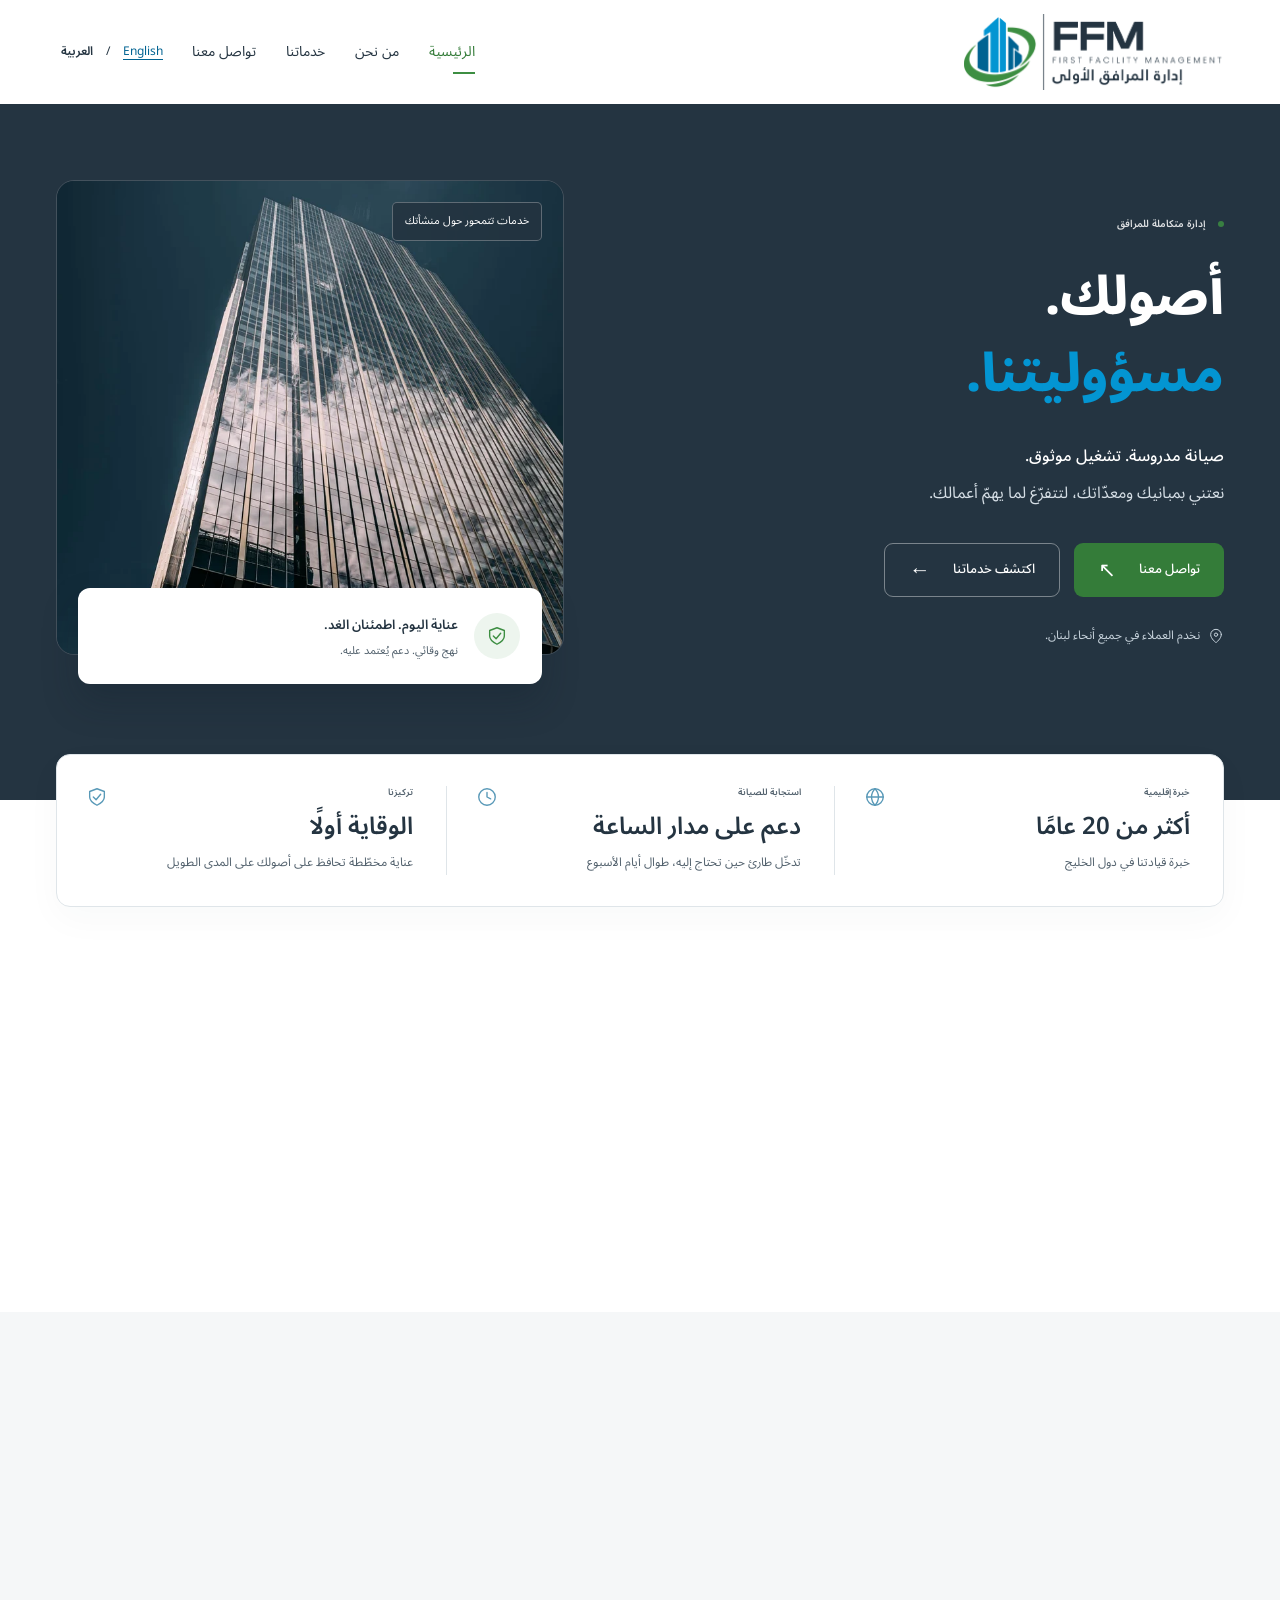
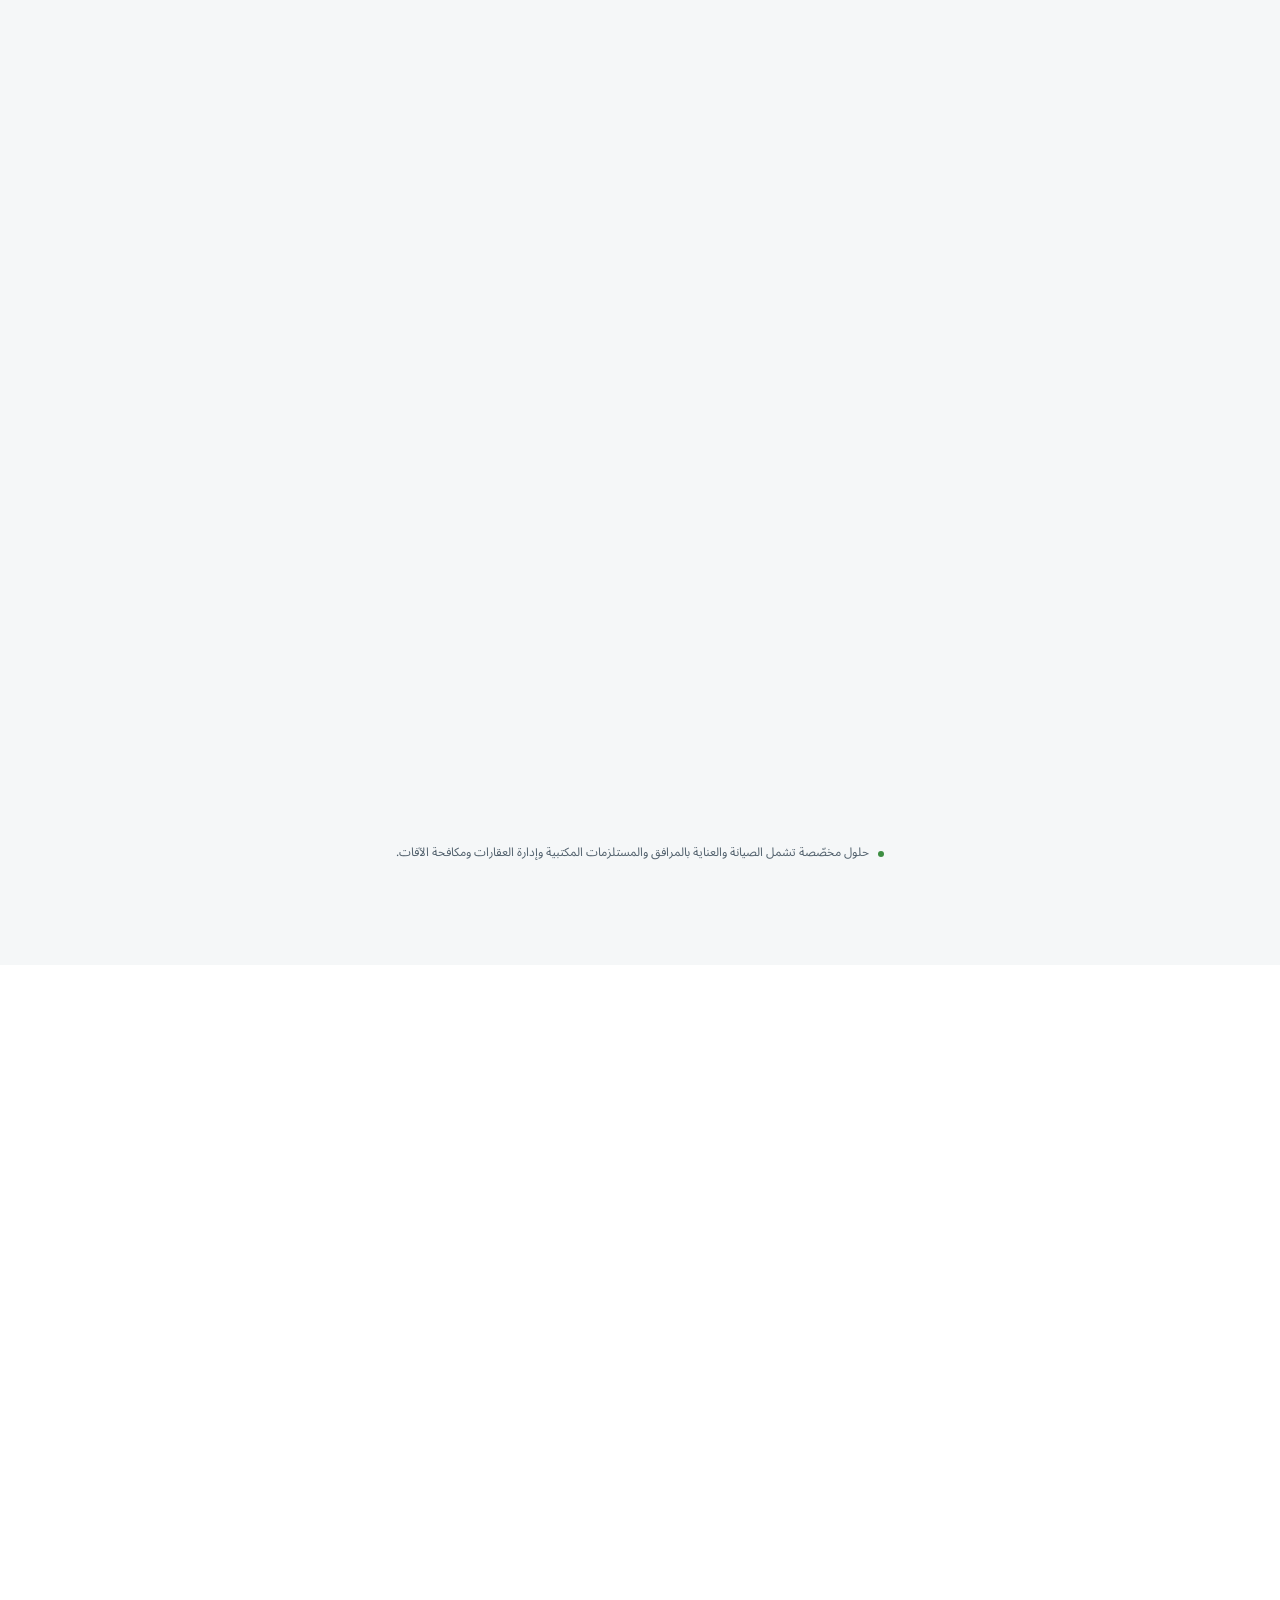
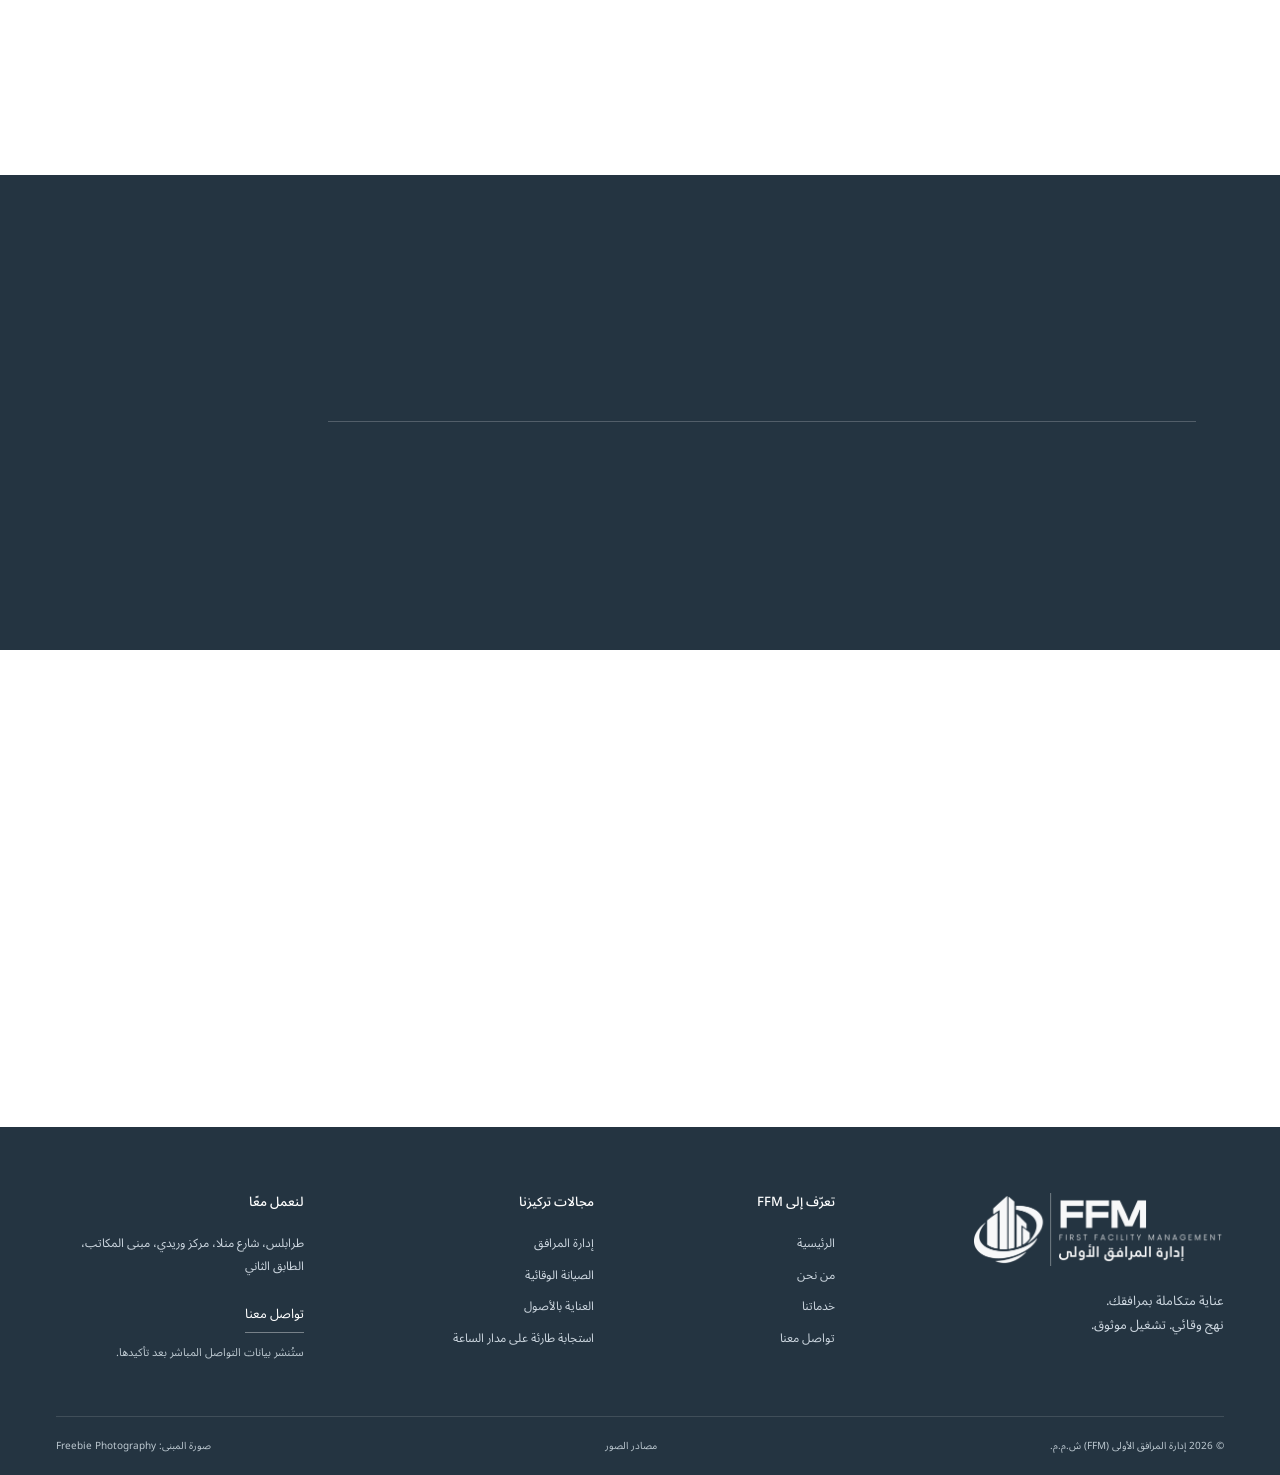
==== commit 5cfe4224: "Deploy FFM website — services update October 2026" ====
--- a/ar/index.html
+++ b/ar/index.html
@@ -1,13 +1,13 @@
 <!doctype html>
 <html lang="ar" dir="rtl">
-<head><meta charset="UTF-8"><meta name="referrer" content="strict-origin-when-cross-origin"><meta http-equiv="Content-Security-Policy" content="default-src &#x27;none&#x27;; script-src &#x27;self&#x27; &#x27;sha256-ByNAc7vwTUI48RlP5/FOjQwm9kF1cXlcR42fUBdoius=&#x27; &#x27;sha256-IPCyXHOtfHx+lLaTHXvNApfLoQvkt0USBWjpABNQolk=&#x27; &#x27;sha256-KcLjpzPrXaC/90I0AnruU0Eg3U4C7017naidCH8Jn4w=&#x27; &#x27;sha256-QOn9Ll6CFoG+Bojv82BhRPxwMXw09pEdeHXZo+hRp00=&#x27; &#x27;sha256-X3HQGn8QXqvT7s4En+KaB195YepJVI7jg8d+Mjn8XVg=&#x27; &#x27;sha256-ZquLlb3VOGJIEPTYeCkK6D+r+b+BxRraUX3EFlGXvEA=&#x27; &#x27;sha256-oX+Po2NcwiCqyCruaH6kAVNzxfhDzzntPPLS+1Vaqjw=&#x27; &#x27;sha256-xtF+/rzwoTB33/N98cSfNZNFbw5Nmln5uhcgIHfJbFg=&#x27; &#x27;sha256-18t6ZNDaaEMp1JjkaYKXuNoH1evKsOM5sc8Bfl//blQ=&#x27; &#x27;sha256-/x7W7R75k8Roq0WaVRQX9blP4OufE5xbAdzklGxsgpw=&#x27;; style-src &#x27;self&#x27;; img-src &#x27;self&#x27;; font-src &#x27;self&#x27;; connect-src &#x27;none&#x27;; base-uri &#x27;none&#x27;; object-src &#x27;none&#x27;; form-action &#x27;none&#x27;; upgrade-insecure-requests"><meta name="viewport" content="width=device-width,initial-scale=1"><title>إدارة المرافق الأولى (FFM) | إدارة المرافق في لبنان</title><meta name="description" content="إدارة المرافق الأولى (FFM)، مقرّها في طرابلس، تقدّم خدمات إدارة المرافق وصيانة المباني والصيانة الوقائية في جميع أنحاء لبنان."><link rel="stylesheet" href="../site.f86bd40dc950.css"><link rel="canonical" href="https://www.ffm-lb.com/ar/"><link rel="alternate" hreflang="en" href="https://www.ffm-lb.com/en/"><link rel="alternate" hreflang="ar" href="https://www.ffm-lb.com/ar/"><link rel="alternate" hreflang="x-default" href="https://www.ffm-lb.com/"><meta property="og:type" content="website"><meta property="og:title" content="إدارة المرافق الأولى (FFM) | إدارة المرافق في لبنان"><meta property="og:description" content="إدارة المرافق الأولى (FFM)، مقرّها في طرابلس، تقدّم خدمات إدارة المرافق وصيانة المباني والصيانة الوقائية في جميع أنحاء لبنان."><meta property="og:url" content="https://www.ffm-lb.com/ar/"><meta property="og:site_name" content="First Facility Management"><meta property="og:image" content="https://www.ffm-lb.com/assets/logo.a1af8da19d7b.png"><meta property="og:locale" content="ar_LB"><link rel="icon" type="image/png" sizes="192x192" href="../assets/favicon.png"><script type="application/ld+json">{"@context":"https://schema.org","@graph":[{"@type":"Organization","@id":"https://www.ffm-lb.com/#organization","name":"First Facility Management","alternateName":["إدارة المرافق الأولى","FFM"],"url":"https://www.ffm-lb.com/","logo":{"@type":"ImageObject","url":"https://www.ffm-lb.com/assets/logo.a1af8da19d7b.png"},"address":{"@type":"PostalAddress","addressLocality":"Tripoli","addressCountry":"LB"},"areaServed":{"@type":"Country","name":"Lebanon"},"hasOfferCatalog":{"@type":"OfferCatalog","name":"خدمات إدارة المرافق","itemListElement":[{"@type":"Offer","itemOffered":{"@type":"Service","name":"التنظيف والعناية الداخلية","provider":{"@id":"https://www.ffm-lb.com/#organization"},"areaServed":{"@type":"Country","name":"Lebanon"}}},{"@type":"Offer","itemOffered":{"@type":"Service","name":"أنظمة التدفئة والتهوية وتكييف الهواء","provider":{"@id":"https://www.ffm-lb.com/#organization"},"areaServed":{"@type":"Country","name":"Lebanon"}}},{"@type":"Offer","itemOffered":{"@type":"Service","name":"صيانة المباني والإصلاحات المدنية","provider":{"@id":"https://www.ffm-lb.com/#organization"},"areaServed":{"@type":"Country","name":"Lebanon"}}},{"@type":"Offer","itemOffered":{"@type":"Service","name":"خدمات الأمن","provider":{"@id":"https://www.ffm-lb.com/#organization"},"areaServed":{"@type":"Country","name":"Lebanon"}}},{"@type":"Offer","itemOffered":{"@type":"Service","name":"تنسيق الحدائق","provider":{"@id":"https://www.ffm-lb.com/#organization"},"areaServed":{"@type":"Country","name":"Lebanon"}}},{"@type":"Offer","itemOffered":{"@type":"Service","name":"الأنظمة الكهربائية","provider":{"@id":"https://www.ffm-lb.com/#organization"},"areaServed":{"@type":"Country","name":"Lebanon"}}},{"@type":"Offer","itemOffered":{"@type":"Service","name":"السباكة","provider":{"@id":"https://www.ffm-lb.com/#organization"},"areaServed":{"@type":"Country","name":"Lebanon"}}},{"@type":"Offer","itemOffered":{"@type":"Service","name":"الحريق والسلامة وإدارة النفايات","provider":{"@id":"https://www.ffm-lb.com/#organization"},"areaServed":{"@type":"Country","name":"Lebanon"}}}]}},{"@type":"WebSite","@id":"https://www.ffm-lb.com/#website","url":"https://www.ffm-lb.com/","name":"First Facility Management","alternateName":["FFM","إدارة المرافق الأولى"],"inLanguage":["en","ar"],"publisher":{"@id":"https://www.ffm-lb.com/#organization"}},{"@type":"WebPage","@id":"https://www.ffm-lb.com/ar/#webpage","url":"https://www.ffm-lb.com/ar/","name":"إدارة المرافق الأولى (FFM) | إدارة المرافق في لبنان","inLanguage":"ar","isPartOf":{"@id":"https://www.ffm-lb.com/#website"},"about":{"@id":"https://www.ffm-lb.com/#organization"}}]}</script><script>document.documentElement.classList.add('js');</script><link rel="preload" as="font" type="font/woff2" crossorigin href="../assets/NotoSansArabic.44fa94f4535d.woff2"></head>
-<body><a class="skip" href="#main">انتقل إلى المحتوى</a><header class="header"><div class="wrap nav-wrap"><a class="brand" href="./" aria-label="الصفحة الرئيسية لإدارة المرافق الأولى"><picture class="optimized-picture"><source type="image/webp" srcset="../assets/logo.d8a178bd3ba6.webp"><img src="../assets/logo.a1af8da19d7b.png" alt="إدارة المرافق الأولى — ⁦FFM⁩" width="1067" height="308" decoding="async"></picture></a><button type="button" class="menu-toggle" hidden aria-label="فتح قائمة التنقّل" data-close-label="إغلاق قائمة التنقّل" aria-expanded="false" aria-controls="navigation"><span></span><span></span></button><nav id="navigation" aria-label="التنقّل الرئيسي"><a href="./" class="active" aria-current="page">الرئيسية</a><a href="about/">من نحن</a><a href="services/">خدماتنا</a><a href="contact/">تواصل معنا</a><a class="button compact" href="contact/#enquiry">اطلب عرض سعر <span class="direction-arrow" aria-hidden="true">↗</span></a><a class="language-switch" href="../en/" lang="en" dir="ltr" aria-label="Switch to English" data-language-switch>English</a></nav></div></header><main id="main" tabindex="-1">
-<section class="hero"><div class="wrap hero-grid"><div class="hero-copy"><p class="eyebrow light"><span class="dot"></span> إدارة متكاملة للمرافق</p><h1>أصولك.<br><span>مسؤوليتنا.</span></h1><p class="hero-description"><span class="hero-lead">صيانة مدروسة. تشغيل موثوق.</span>نعتني بمبانيك ومعدّاتك، لتتفرّغ لما يهمّ أعمالك.</p><div class="hero-actions"><a class="button" href="contact/#enquiry">اطلب عرض سعر <span class="direction-arrow" aria-hidden="true">↗</span></a><a class="button outline" href="#services">اكتشف خدماتنا <span class="direction-arrow" aria-hidden="true">→</span></a></div><div class="hero-location"><svg class="icon" viewbox="0 0 24 24" aria-hidden="true"><path d="M20 10c0 6-8 12-8 12S4 16 4 10a8 8 0 1 1 16 0Z"/><circle cx="12" cy="10" r="2.5"/></svg> مقرّنا في طرابلس، وخدماتنا في جميع أنحاء لبنان.</div></div><div class="hero-visual"><picture class="optimized-picture"><source type="image/webp" srcset="../assets/architecture-320.b31c319dfbdd.webp 320w, ../assets/architecture-480.5f24aebd9d1b.webp 480w, ../assets/architecture-768.b4f1319f2c81.webp 768w, ../assets/architecture-1024.ed563009df3f.webp 1024w, ../assets/architecture-1280.bb6d19645587.webp 1280w, ../assets/architecture-1600.e75c001a6559.webp 1600w" sizes="(max-width: 560px) calc(100vw - 40px), (max-width: 820px) calc(100vw - 64px), (max-width: 1100px) 44vw, 42vw"><img class="hero-photo" src="../assets/architecture-1280.a0fffab20fa6.jpg" alt="برج زجاجي حديث يعكس السماء، كما يبدو من الأسفل" width="1600" height="2400" fetchpriority="high" srcset="../assets/architecture-320.2f1f5f79deb5.jpg 320w, ../assets/architecture-480.4d9d453e1ed3.jpg 480w, ../assets/architecture-768.c26a93f804a9.jpg 768w, ../assets/architecture-1024.41dff4499f69.jpg 1024w, ../assets/architecture-1280.a0fffab20fa6.jpg 1280w, ../assets/architecture-1600.b5cd1b89a7fb.jpg 1600w" sizes="(max-width: 560px) calc(100vw - 40px), (max-width: 820px) calc(100vw - 64px), (max-width: 1100px) 44vw, 42vw" decoding="async"></picture><div class="image-label">خدمات تتمحور حول منشأتك</div><div class="photo-card"><span class="card-icon"><svg class="icon" viewbox="0 0 24 24" aria-hidden="true"><path d="m12 3 8 3v6c0 5-8 9-8 9s-8-4-8-9V6l8-3Z"/><path d="m8 12 3 3 5-6"/></svg></span><div><strong>عناية اليوم. اطمئنان الغد.</strong><p>نهج وقائي. دعم يُعتمد عليه.</p></div></div></div></div></section>
+<head><meta charset="UTF-8"><meta name="referrer" content="strict-origin-when-cross-origin"><meta http-equiv="Content-Security-Policy" content="default-src &#x27;none&#x27;; script-src &#x27;self&#x27; &#x27;sha256-8dyQ8Yl+53aJbEhnSOHoPOEr4BaF2qkN9B4Lrzg2i7I=&#x27; &#x27;sha256-/x7W7R75k8Roq0WaVRQX9blP4OufE5xbAdzklGxsgpw=&#x27;; style-src &#x27;self&#x27;; img-src &#x27;self&#x27;; font-src &#x27;self&#x27;; connect-src &#x27;none&#x27;; base-uri &#x27;none&#x27;; object-src &#x27;none&#x27;; form-action &#x27;none&#x27;; upgrade-insecure-requests"><meta name="viewport" content="width=device-width,initial-scale=1"><title>إدارة المرافق الأولى (FFM) | إدارة المرافق في لبنان</title><meta name="description" content="تقدّم إدارة المرافق الأولى (FFM) حلولًا مخصّصة لإدارة المرافق والصيانة وإدارة العقارات والمستلزمات المكتبية ومكافحة الآفات في جميع أنحاء لبنان."><link rel="stylesheet" href="/site.ad439522c28a.css"><link rel="canonical" href="https://www.ffm-lb.com/ar/"><link rel="alternate" hreflang="en" href="https://www.ffm-lb.com/"><link rel="alternate" hreflang="ar" href="https://www.ffm-lb.com/ar/"><link rel="alternate" hreflang="x-default" href="https://www.ffm-lb.com/"><meta name="robots" content="index, follow, max-image-preview:large"><meta property="og:type" content="website"><meta property="og:title" content="إدارة المرافق الأولى (FFM) | إدارة المرافق في لبنان"><meta property="og:description" content="تقدّم إدارة المرافق الأولى (FFM) حلولًا مخصّصة لإدارة المرافق والصيانة وإدارة العقارات والمستلزمات المكتبية ومكافحة الآفات في جميع أنحاء لبنان."><meta property="og:url" content="https://www.ffm-lb.com/ar/"><meta property="og:site_name" content="First Facility Management"><meta property="og:image" content="https://www.ffm-lb.com/assets/logo.a1af8da19d7b.png"><meta property="og:locale" content="ar_LB"><link rel="icon" type="image/png" sizes="192x192" href="/assets/favicon.png"><script type="application/ld+json">{"@context":"https://schema.org","@graph":[{"@type":"Organization","@id":"https://www.ffm-lb.com/#organization","name":"First Facility Management","alternateName":["إدارة المرافق الأولى","FFM"],"url":"https://www.ffm-lb.com/","logo":{"@type":"ImageObject","url":"https://www.ffm-lb.com/assets/logo.a1af8da19d7b.png"},"address":{"@type":"PostalAddress","streetAddress":"Monla street, Wreide Center, Offices Building, 2nd floor","addressLocality":"Tripoli","addressCountry":"LB"},"areaServed":{"@type":"Country","name":"Lebanon"},"hasOfferCatalog":{"@type":"OfferCatalog","name":"خدمات إدارة المرافق","itemListElement":[{"@type":"Offer","itemOffered":{"@type":"Service","name":"التنظيف والعناية الداخلية","provider":{"@id":"https://www.ffm-lb.com/#organization"},"areaServed":{"@type":"Country","name":"Lebanon"}}},{"@type":"Offer","itemOffered":{"@type":"Service","name":"أنظمة التدفئة والتهوية وتكييف الهواء","provider":{"@id":"https://www.ffm-lb.com/#organization"},"areaServed":{"@type":"Country","name":"Lebanon"}}},{"@type":"Offer","itemOffered":{"@type":"Service","name":"صيانة المباني والإصلاحات المدنية","provider":{"@id":"https://www.ffm-lb.com/#organization"},"areaServed":{"@type":"Country","name":"Lebanon"}}},{"@type":"Offer","itemOffered":{"@type":"Service","name":"خدمات الأمن","provider":{"@id":"https://www.ffm-lb.com/#organization"},"areaServed":{"@type":"Country","name":"Lebanon"}}},{"@type":"Offer","itemOffered":{"@type":"Service","name":"تنسيق الحدائق","provider":{"@id":"https://www.ffm-lb.com/#organization"},"areaServed":{"@type":"Country","name":"Lebanon"}}},{"@type":"Offer","itemOffered":{"@type":"Service","name":"الأنظمة الكهربائية","provider":{"@id":"https://www.ffm-lb.com/#organization"},"areaServed":{"@type":"Country","name":"Lebanon"}}},{"@type":"Offer","itemOffered":{"@type":"Service","name":"السباكة","provider":{"@id":"https://www.ffm-lb.com/#organization"},"areaServed":{"@type":"Country","name":"Lebanon"}}},{"@type":"Offer","itemOffered":{"@type":"Service","name":"الحريق والسلامة وإدارة النفايات","provider":{"@id":"https://www.ffm-lb.com/#organization"},"areaServed":{"@type":"Country","name":"Lebanon"}}},{"@type":"Offer","itemOffered":{"@type":"Service","name":"المستلزمات المكتبية","provider":{"@id":"https://www.ffm-lb.com/#organization"},"areaServed":{"@type":"Country","name":"Lebanon"}}},{"@type":"Offer","itemOffered":{"@type":"Service","name":"إدارة العقارات","provider":{"@id":"https://www.ffm-lb.com/#organization"},"areaServed":{"@type":"Country","name":"Lebanon"}}},{"@type":"Offer","itemOffered":{"@type":"Service","name":"مكافحة الآفات","provider":{"@id":"https://www.ffm-lb.com/#organization"},"areaServed":{"@type":"Country","name":"Lebanon"}}}]}},{"@type":"WebSite","@id":"https://www.ffm-lb.com/#website","url":"https://www.ffm-lb.com/","name":"First Facility Management","alternateName":["FFM","إدارة المرافق الأولى"],"inLanguage":["en","ar"],"publisher":{"@id":"https://www.ffm-lb.com/#organization"}},{"@type":"WebPage","@id":"https://www.ffm-lb.com/ar/#webpage","url":"https://www.ffm-lb.com/ar/","name":"إدارة المرافق الأولى (FFM) | إدارة المرافق في لبنان","inLanguage":"ar","isPartOf":{"@id":"https://www.ffm-lb.com/#website"},"about":{"@id":"https://www.ffm-lb.com/#organization"}}]}</script><script>document.documentElement.classList.add('js');</script><link rel="preload" as="font" type="font/woff2" crossorigin href="/assets/NotoSansArabic.44fa94f4535d.woff2"></head>
+<body><a class="skip" href="#main">انتقل إلى المحتوى</a><header class="header"><div class="wrap nav-wrap"><a class="brand" href="/ar/" aria-label="الصفحة الرئيسية لإدارة المرافق الأولى"><picture class="optimized-picture"><source type="image/webp" srcset="/assets/logo.d8a178bd3ba6.webp "><img src="/assets/logo.a1af8da19d7b.png" alt="إدارة المرافق الأولى — ⁦FFM⁩" width="1067" height="308" decoding="async"></picture></a><button type="button" class="menu-toggle" hidden aria-label="فتح قائمة التنقّل" data-close-label="إغلاق قائمة التنقّل" aria-expanded="false" aria-controls="navigation"><span></span><span></span></button><nav id="navigation" aria-label="التنقّل الرئيسي"><a href="/ar/" class="active" aria-current="page">الرئيسية</a><a href="/ar/about/">من نحن</a><a href="/ar/services/">خدماتنا</a><a href="/ar/contact/">تواصل معنا</a></nav><div class="language-selector" role="group" aria-label="لغة الموقع"><a class="language-switch" href="/" lang="en" dir="ltr" aria-label="Switch to English" data-language-switch>English</a><span aria-hidden="true">/</span><span lang="ar" aria-current="true">العربية</span></div></div></header><main id="main" tabindex="-1">
+<section class="hero"><div class="wrap hero-grid"><div class="hero-copy"><p class="eyebrow light"><span class="dot"></span> إدارة متكاملة للمرافق</p><h1>أصولك.<br><span>مسؤوليتنا.</span></h1><p class="hero-description"><span class="hero-lead">صيانة مدروسة. تشغيل موثوق.</span>نعتني بمبانيك ومعدّاتك، لتتفرّغ لما يهمّ أعمالك.</p><div class="hero-actions"><a class="button" href="/ar/contact/#enquiry">تواصل معنا <span class="direction-arrow" aria-hidden="true">↗</span></a><a class="button outline" href="#services">اكتشف خدماتنا <span class="direction-arrow" aria-hidden="true">→</span></a></div><div class="hero-location"><svg class="icon" viewbox="0 0 24 24" aria-hidden="true"><path d="M20 10c0 6-8 12-8 12S4 16 4 10a8 8 0 1 1 16 0Z"/><circle cx="12" cy="10" r="2.5"/></svg> نخدم العملاء في جميع أنحاء لبنان.</div></div><div class="hero-visual"><picture class="optimized-picture"><source type="image/webp" srcset="/assets/architecture-320.b31c319dfbdd.webp 320w, /assets/architecture-480.5f24aebd9d1b.webp 480w, /assets/architecture-768.b4f1319f2c81.webp 768w, /assets/architecture-1024.ed563009df3f.webp 1024w, /assets/architecture-1280.bb6d19645587.webp 1280w, /assets/architecture-1600.e75c001a6559.webp 1600w" sizes="(max-width: 560px) calc(100vw - 40px), (max-width: 820px) calc(100vw - 64px), (max-width: 1100px) 44vw, 42vw"><img class="hero-photo" src="/assets/architecture-1280.a0fffab20fa6.jpg" alt="برج زجاجي حديث يعكس السماء، كما يبدو من الأسفل" width="1600" height="2400" fetchpriority="high" srcset="/assets/architecture-320.2f1f5f79deb5.jpg 320w, /assets/architecture-480.4d9d453e1ed3.jpg 480w, /assets/architecture-768.c26a93f804a9.jpg 768w, /assets/architecture-1024.41dff4499f69.jpg 1024w, /assets/architecture-1280.a0fffab20fa6.jpg 1280w, /assets/architecture-1600.b5cd1b89a7fb.jpg 1600w" sizes="(max-width: 560px) calc(100vw - 40px), (max-width: 820px) calc(100vw - 64px), (max-width: 1100px) 44vw, 42vw" decoding="async"></picture><div class="image-label">خدمات تتمحور حول منشأتك</div><div class="photo-card"><span class="card-icon"><svg class="icon" viewbox="0 0 24 24" aria-hidden="true"><path d="m12 3 8 3v6c0 5-8 9-8 9s-8-4-8-9V6l8-3Z"/><path d="m8 12 3 3 5-6"/></svg></span><div><strong>عناية اليوم. اطمئنان الغد.</strong><p>نهج وقائي. دعم يُعتمد عليه.</p></div></div></div></div></section>
 <section class="pillars wrap" aria-label="لمحة عن ⁦FFM⁩"><article><span class="pillar-icon"><svg class="icon" viewbox="0 0 24 24" aria-hidden="true"><circle cx="12" cy="12" r="9"/><path d="M3 12h18M12 3c-5 5-5 13 0 18 5-5 5-13 0-18Z"/></svg></span><span class="eyebrow">خبرة إقليمية</span><strong>أكثر من 20 عامًا</strong><p>خبرة قيادتنا في دول الخليج</p></article><article><span class="pillar-icon"><svg class="icon" viewbox="0 0 24 24" aria-hidden="true"><circle cx="12" cy="12" r="9"/><path d="M12 7v5l4 2"/></svg></span><span class="eyebrow">استجابة للصيانة</span><strong>دعم على مدار الساعة</strong><p>تدخّل طارئ حين تحتاج إليه، طوال أيام الأسبوع</p></article><article><span class="pillar-icon"><svg class="icon" viewbox="0 0 24 24" aria-hidden="true"><path d="m12 3 8 3v6c0 5-8 9-8 9s-8-4-8-9V6l8-3Z"/><path d="m8 12 3 3 5-6"/></svg></span><span class="eyebrow">تركيزنا</span><strong>الوقاية أولًا</strong><p>عناية مخطّطة تحافظ على أصولك على المدى الطويل</p></article></section>
-<section class="intro wrap section" id="introduction"><div><p class="eyebrow">تعرّف إلى إدارة المرافق الأولى</p><h2>عناية أفضل بمبانيك.<br>اطمئنان أكبر لك.</h2></div><div class="intro-copy"><p>من الخدمات الأساسية للمباني إلى الصيانة الوقائية، تجمع ⁦FFM⁩ احتياجات منشأتك ضمن نهج واحد متكامل.</p><p>من مقرّنا في طرابلس، نساعد الشركات في جميع أنحاء لبنان على حماية أصولها وتخطيط الصيانة والحفاظ على استمرارية أعمالها اليومية.</p><a class="text-link" href="about/">تعرّف إلى ⁦FFM⁩ <span class="direction-arrow" aria-hidden="true">↗</span></a></div></section>
-<section class="services section" id="services"><div class="wrap"><div class="section-head"><div><p class="eyebrow">خدماتنا</p><h2>كلّ التفاصيل.<br>بتنسيق متكامل.</h2></div><div class="section-head-side"><p>خبرة تقنية وعناية يومية.<br>تتكامل حول احتياجات منشأتك.</p><a class="text-link" href="services/">اكتشف جميع الخدمات <span class="direction-arrow" aria-hidden="true">↗</span></a></div></div><div class="service-grid"><a class="service-card" href="services/#hvac"><div class="service-image"><picture class="optimized-picture"><source type="image/webp" srcset="../assets/technical-detail-320.7dca8032874c.webp 320w, ../assets/technical-detail-480.ebe8321d91ba.webp 480w, ../assets/technical-detail-768.dd12fd99aa21.webp 768w, ../assets/technical-detail-1024.b1b7e2885399.webp 1024w, ../assets/technical-detail-1200.212a58f8e3ec.webp 1200w" sizes="(max-width: 560px) calc(100vw - 40px), 30vw"><img src="../assets/technical-detail-1200.80916aed9efb.jpg" alt="لقطة مقرّبة لأعمال صيانة لوحة قواطع كهربائية" width="1200" height="799" loading="lazy" srcset="../assets/technical-detail-320.dac00108914c.jpg 320w, ../assets/technical-detail-480.2eff79cdf26c.jpg 480w, ../assets/technical-detail-768.7998436bfc5c.jpg 768w, ../assets/technical-detail-1024.973997fc3700.jpg 1024w, ../assets/technical-detail-1200.80916aed9efb.jpg 1200w" sizes="(max-width: 560px) calc(100vw - 40px), 30vw" decoding="async"></picture><span>01 / الأنظمة التقنية</span></div><div class="service-body"><div class="service-title"><h3>الأنظمة التقنية</h3><span class="round-arrow" aria-hidden="true">↗</span></div><p>العناية بأنظمة التدفئة والتهوية والتكييف والكهرباء والسباكة، للحفاظ على موثوقية الأنظمة الأساسية.</p></div></a><a class="service-card" href="services/#building"><div class="service-image"><picture class="optimized-picture"><source type="image/webp" srcset="../assets/building-320.0d26341e17ce.webp 320w, ../assets/building-480.abe2a2e474b5.webp 480w, ../assets/building-768.56e2ff802821.webp 768w, ../assets/building-1024.f640e60a94b4.webp 1024w, ../assets/building-1280.59a8b0eadee7.webp 1280w" sizes="(max-width: 560px) calc(100vw - 40px), 30vw"><img src="../assets/building-1280.17d7b17b0138.jpg" alt="واجهة زجاجية وفولاذية لمبنى مكاتب تجاري" width="2555" height="3840" loading="lazy" srcset="../assets/building-320.90f149abacf3.jpg 320w, ../assets/building-480.422a6cd68ea3.jpg 480w, ../assets/building-768.0c35204c12c2.jpg 768w, ../assets/building-1024.1535113ee144.jpg 1024w, ../assets/building-1280.17d7b17b0138.jpg 1280w" sizes="(max-width: 560px) calc(100vw - 40px), 30vw" decoding="async"></picture><span>02 / العناية بالمباني</span></div><div class="service-body"><div class="service-title"><h3>صيانة المباني</h3><span class="round-arrow" aria-hidden="true">↗</span></div><p>أعمال صيانة مخطّطة وإصلاحات مدنية للحفاظ على حالة عقارك.</p></div></a><a class="service-card" href="services/#cleaning"><div class="service-image"><picture class="optimized-picture"><source type="image/webp" srcset="../assets/facility-interior-320.ac79f0b0e7f1.webp 320w, ../assets/facility-interior-480.3294c156efb5.webp 480w, ../assets/facility-interior-768.961a5a3d7101.webp 768w, ../assets/facility-interior-1024.d48cbb1ec0e1.webp 1024w, ../assets/facility-interior-1200.58f2998d8ea2.webp 1200w" sizes="(max-width: 560px) calc(100vw - 40px), 30vw"><img src="../assets/facility-interior-1200.5fa6aaf25d3a.jpg" alt="ردهة تجارية معتنى بها، بأرضية حجرية مصقولة ومقاعد حديثة" width="1200" height="1800" loading="lazy" srcset="../assets/facility-interior-320.09348d4880e4.jpg 320w, ../assets/facility-interior-480.4c7fa4b12460.jpg 480w, ../assets/facility-interior-768.ec131c5940cb.jpg 768w, ../assets/facility-interior-1024.3eb6000bd193.jpg 1024w, ../assets/facility-interior-1200.5fa6aaf25d3a.jpg 1200w" sizes="(max-width: 560px) calc(100vw - 40px), 30vw" decoding="async"></picture><span>03 / خدمات المرافق</span></div><div class="service-body"><div class="service-title"><h3>العناية اليومية بالمرافق</h3><span class="round-arrow" aria-hidden="true">↗</span></div><p>تنظيف وأمن وعناية بالمساحات الخضراء، لبيئات مرتّبة ومرحّبة.</p></div></a></div><div class="services-note"><span class="dot"></span><p>نهج متكامل للعناية بالمباني والصيانة التقنية وخدمات المرافق.</p></div></div></section>
-<section class="why section wrap"><div class="why-visual"><picture class="optimized-picture"><source type="image/webp" srcset="../assets/engineer-320.b65c47cfaa03.webp 320w, ../assets/engineer-480.bbe2914542c2.webp 480w, ../assets/engineer-768.75ef3f455f41.webp 768w, ../assets/engineer-1024.626283e843a2.webp 1024w, ../assets/engineer-1280.90aed8216f4a.webp 1280w, ../assets/engineer-1400.2f7419632fb6.webp 1400w" sizes="(max-width: 820px) calc(100vw - 40px), 45vw"><img src="../assets/engineer-1280.7c663300f03f.jpg" alt="مهندس يرتدي معدّات السلامة ويفحص خزانة تحكّم كهربائية" width="1400" height="933" loading="lazy" srcset="../assets/engineer-320.a307b17e3e91.jpg 320w, ../assets/engineer-480.7a7ae912a706.jpg 480w, ../assets/engineer-768.47e52485df2f.jpg 768w, ../assets/engineer-1024.486de422e97f.jpg 1024w, ../assets/engineer-1280.7c663300f03f.jpg 1280w, ../assets/engineer-1400.49ee7551da5e.jpg 1400w" sizes="(max-width: 820px) calc(100vw - 40px), 45vw" decoding="async"></picture><div class="why-caption"><span class="eyebrow light">رؤية أشمل</span><p>الإدارة الجيدة للمرافق<br> تدعم أداء أعمالك.</p></div></div><div class="why-copy"><p class="eyebrow">لماذا تختار ⁦FFM⁩؟</p><h2>صيانة تراعي<br>احتياجات الغد.</h2><p class="section-description">يساعدك النهج الاستباقي على اتخاذ قرارات أفضل بشأن أصولك ووقتك وميزانية الصيانة.</p><div class="benefits"><article><span class="benefit-number">01</span><div><h3>احمِ استثمارك</h3><p>تساعد الفحوص المنتظمة والعناية المخطّطة على إطالة عمر المعدّات ومعالجة التآكل مبكرًا.</p></div></article><article><span class="benefit-number">02</span><div><h3>حافظ على استمرارية التشغيل</h3><p>تساعد الصيانة الوقائية والاستجابة الطارئة على مدار الساعة في الحدّ من الانقطاعات غير المتوقّعة.</p></div></article><article><span class="benefit-number">03</span><div><h3>اجعل الصيانة أكثر وضوحًا</h3><p>تساعدك الخدمات المنسّقة والأولويات الواضحة على تخطيط الأعمال والحدّ من التكاليف التي يمكن تجنّبها.</p></div></article></div></div></section>
+<section class="intro wrap section" id="introduction"><div><p class="eyebrow">تعرّف إلى إدارة المرافق الأولى</p><h2>عناية أفضل بمبانيك.<br>اطمئنان أكبر لك.</h2></div><div class="intro-copy"><p>من الخدمات الأساسية للمباني إلى الصيانة الوقائية، تجمع ⁦FFM⁩ احتياجات منشأتك ضمن نهج واحد متكامل.</p><p>نساعد الشركات في جميع أنحاء لبنان على حماية أصولها واستمرار أعمالها اليومية. نقدّم حلولًا مخصّصة تُصمَّم وفق احتياجات كل عميل وأولوياته وميزانيته.</p><a class="text-link" href="/ar/about/">تعرّف إلى ⁦FFM⁩ <span class="direction-arrow" aria-hidden="true">↗</span></a></div></section>
+<section class="services section" id="services"><div class="wrap"><div class="section-head"><div><p class="eyebrow">خدماتنا</p><h2>كلّ التفاصيل.<br>بتنسيق متكامل.</h2></div><div class="section-head-side"><p>خبرة تقنية وعناية يومية.<br>تتكامل حول احتياجات منشأتك.</p><a class="text-link" href="/ar/services/">اكتشف جميع الخدمات <span class="direction-arrow" aria-hidden="true">↗</span></a></div></div><div class="service-grid"><a class="service-card" href="/ar/services/#hvac"><div class="service-image"><picture class="optimized-picture"><source type="image/webp" srcset="/assets/technical-detail-320.7dca8032874c.webp 320w, /assets/technical-detail-480.ebe8321d91ba.webp 480w, /assets/technical-detail-768.dd12fd99aa21.webp 768w, /assets/technical-detail-1024.b1b7e2885399.webp 1024w, /assets/technical-detail-1200.212a58f8e3ec.webp 1200w" sizes="(max-width: 560px) calc(100vw - 40px), 30vw"><img src="/assets/technical-detail-1200.80916aed9efb.jpg" alt="لقطة مقرّبة لأعمال صيانة لوحة قواطع كهربائية" width="1200" height="799" loading="lazy" srcset="/assets/technical-detail-320.dac00108914c.jpg 320w, /assets/technical-detail-480.2eff79cdf26c.jpg 480w, /assets/technical-detail-768.7998436bfc5c.jpg 768w, /assets/technical-detail-1024.973997fc3700.jpg 1024w, /assets/technical-detail-1200.80916aed9efb.jpg 1200w" sizes="(max-width: 560px) calc(100vw - 40px), 30vw" decoding="async"></picture><span>01 / الأنظمة التقنية</span></div><div class="service-body"><div class="service-title"><h3>الأنظمة التقنية</h3><span class="round-arrow" aria-hidden="true">↗</span></div><p>العناية بأنظمة التدفئة والتهوية والتكييف والكهرباء والسباكة، للحفاظ على موثوقية الأنظمة الأساسية.</p></div></a><a class="service-card" href="/ar/services/#building"><div class="service-image"><picture class="optimized-picture"><source type="image/webp" srcset="/assets/building-320.0d26341e17ce.webp 320w, /assets/building-480.abe2a2e474b5.webp 480w, /assets/building-768.56e2ff802821.webp 768w, /assets/building-1024.f640e60a94b4.webp 1024w, /assets/building-1280.59a8b0eadee7.webp 1280w" sizes="(max-width: 560px) calc(100vw - 40px), 30vw"><img src="/assets/building-1280.17d7b17b0138.jpg" alt="واجهة زجاجية وفولاذية لمبنى مكاتب تجاري" width="2555" height="3840" loading="lazy" srcset="/assets/building-320.90f149abacf3.jpg 320w, /assets/building-480.422a6cd68ea3.jpg 480w, /assets/building-768.0c35204c12c2.jpg 768w, /assets/building-1024.1535113ee144.jpg 1024w, /assets/building-1280.17d7b17b0138.jpg 1280w" sizes="(max-width: 560px) calc(100vw - 40px), 30vw" decoding="async"></picture><span>02 / العناية بالمباني</span></div><div class="service-body"><div class="service-title"><h3>صيانة المباني</h3><span class="round-arrow" aria-hidden="true">↗</span></div><p>أعمال صيانة مخطّطة وإصلاحات مدنية للحفاظ على حالة عقارك.</p></div></a><a class="service-card" href="/ar/services/#cleaning"><div class="service-image"><picture class="optimized-picture"><source type="image/webp" srcset="/assets/facility-interior-320.ac79f0b0e7f1.webp 320w, /assets/facility-interior-480.3294c156efb5.webp 480w, /assets/facility-interior-768.961a5a3d7101.webp 768w, /assets/facility-interior-1024.d48cbb1ec0e1.webp 1024w, /assets/facility-interior-1200.58f2998d8ea2.webp 1200w" sizes="(max-width: 560px) calc(100vw - 40px), 30vw"><img src="/assets/facility-interior-1200.5fa6aaf25d3a.jpg" alt="ردهة تجارية معتنى بها، بأرضية حجرية مصقولة ومقاعد حديثة" width="1200" height="1800" loading="lazy" srcset="/assets/facility-interior-320.09348d4880e4.jpg 320w, /assets/facility-interior-480.4c7fa4b12460.jpg 480w, /assets/facility-interior-768.ec131c5940cb.jpg 768w, /assets/facility-interior-1024.3eb6000bd193.jpg 1024w, /assets/facility-interior-1200.5fa6aaf25d3a.jpg 1200w" sizes="(max-width: 560px) calc(100vw - 40px), 30vw" decoding="async"></picture><span>03 / خدمات المرافق</span></div><div class="service-body"><div class="service-title"><h3>العناية اليومية بالمرافق</h3><span class="round-arrow" aria-hidden="true">↗</span></div><p>تنظيف وأمن وعناية بالمساحات الخضراء، لبيئات مرتّبة ومرحّبة.</p></div></a><a class="service-card" href="/ar/services/#office-supplies"><div class="service-image"><picture class="optimized-picture"><source type="image/webp" srcset="/assets/facility-interior-320.ac79f0b0e7f1.webp 320w, /assets/facility-interior-480.3294c156efb5.webp 480w, /assets/facility-interior-768.961a5a3d7101.webp 768w, /assets/facility-interior-1024.d48cbb1ec0e1.webp 1024w, /assets/facility-interior-1200.58f2998d8ea2.webp 1200w" sizes="(max-width: 560px) calc(100vw - 40px), 30vw"><img src="/assets/facility-interior-1200.5fa6aaf25d3a.jpg" alt="مساحة داخلية حديثة لبيئة عمل تجارية" loading="lazy" srcset="/assets/facility-interior-320.09348d4880e4.jpg 320w, /assets/facility-interior-480.4c7fa4b12460.jpg 480w, /assets/facility-interior-768.ec131c5940cb.jpg 768w, /assets/facility-interior-1024.3eb6000bd193.jpg 1024w, /assets/facility-interior-1200.5fa6aaf25d3a.jpg 1200w" sizes="(max-width: 560px) calc(100vw - 40px), 30vw" width="1200" height="1800" decoding="async"></picture><span>04 / المستلزمات المكتبية</span></div><div class="service-body"><div class="service-title"><h3>المستلزمات المكتبية</h3><span class="round-arrow" aria-hidden="true">↗</span></div><p>مستلزمات مكتبية تُنسّق وفق احتياجاتك.</p></div></a><a class="service-card" href="/ar/services/#property-management"><div class="service-image"><picture class="optimized-picture"><source type="image/webp" srcset="/assets/building-320.0d26341e17ce.webp 320w, /assets/building-480.abe2a2e474b5.webp 480w, /assets/building-768.56e2ff802821.webp 768w, /assets/building-1024.f640e60a94b4.webp 1024w, /assets/building-1280.59a8b0eadee7.webp 1280w" sizes="(max-width: 560px) calc(100vw - 40px), 30vw"><img src="/assets/building-1280.17d7b17b0138.jpg" alt="واجهة مبنى مكاتب تجاري" loading="lazy" srcset="/assets/building-320.90f149abacf3.jpg 320w, /assets/building-480.422a6cd68ea3.jpg 480w, /assets/building-768.0c35204c12c2.jpg 768w, /assets/building-1024.1535113ee144.jpg 1024w, /assets/building-1280.17d7b17b0138.jpg 1280w" sizes="(max-width: 560px) calc(100vw - 40px), 30vw" width="2555" height="3840" decoding="async"></picture><span>05 / إدارة العقارات</span></div><div class="service-body"><div class="service-title"><h3>إدارة العقارات</h3><span class="round-arrow" aria-hidden="true">↗</span></div><p>دعم في إدارة الإيجارات والشؤون الإدارية والتنظيمية.</p></div></a><a class="service-card" href="/ar/services/#pest-control"><div class="service-image"><picture class="optimized-picture"><source type="image/webp" srcset="/assets/pest-control-320.6a63670540b7.webp 320w, /assets/pest-control-480.fa3c50e23287.webp 480w, /assets/pest-control-768.4ce0f7089ad4.webp 768w, /assets/pest-control-1024.a0bc88ea1028.webp 1024w, /assets/pest-control-1200.87f3306092e8.webp 1200w" sizes="(max-width: 820px) calc(100vw - 40px), 45vw"><img src="/assets/pest-control-1200.eac940300cad.jpg" alt="صورة توضيحية لفنّي مكافحة آفات يفحص محطة مراقبة في ممر تجاري" loading="lazy" srcset="/assets/pest-control-320.717246704266.jpg 320w, /assets/pest-control-480.4f4263851780.jpg 480w, /assets/pest-control-768.ee82122e16b4.jpg 768w, /assets/pest-control-1024.75ae9902366c.jpg 1024w, /assets/pest-control-1200.eac940300cad.jpg 1200w" sizes="(max-width: 820px) calc(100vw - 40px), 45vw" width="1536" height="1024" decoding="async"></picture><span>06 / مكافحة الآفات</span></div><div class="service-body"><div class="service-title"><h3>مكافحة الآفات</h3><span class="round-arrow" aria-hidden="true">↗</span></div><p>خطة مدروسة لبيئة أنظف ومبانٍ أفضل حماية.</p></div></a></div><div class="services-note"><span class="dot"></span><p>حلول مخصّصة تشمل الصيانة والعناية بالمرافق والمستلزمات المكتبية وإدارة العقارات ومكافحة الآفات.</p></div></div></section>
+<section class="why section wrap"><div class="why-visual"><picture class="optimized-picture"><source type="image/webp" srcset="/assets/engineer-320.b65c47cfaa03.webp 320w, /assets/engineer-480.bbe2914542c2.webp 480w, /assets/engineer-768.75ef3f455f41.webp 768w, /assets/engineer-1024.626283e843a2.webp 1024w, /assets/engineer-1280.90aed8216f4a.webp 1280w, /assets/engineer-1400.2f7419632fb6.webp 1400w" sizes="(max-width: 820px) calc(100vw - 40px), 45vw"><img src="/assets/engineer-1280.7c663300f03f.jpg" alt="مهندس يرتدي معدّات السلامة ويفحص خزانة تحكّم كهربائية" width="1400" height="933" loading="lazy" srcset="/assets/engineer-320.a307b17e3e91.jpg 320w, /assets/engineer-480.7a7ae912a706.jpg 480w, /assets/engineer-768.47e52485df2f.jpg 768w, /assets/engineer-1024.486de422e97f.jpg 1024w, /assets/engineer-1280.7c663300f03f.jpg 1280w, /assets/engineer-1400.49ee7551da5e.jpg 1400w" sizes="(max-width: 820px) calc(100vw - 40px), 45vw" decoding="async"></picture><div class="why-caption"><span class="eyebrow light">رؤية أشمل</span><p>الإدارة الجيدة للمرافق<br> تدعم أداء أعمالك.</p></div></div><div class="why-copy"><p class="eyebrow">لماذا تختار ⁦FFM⁩؟</p><h2>صيانة تراعي<br>احتياجات الغد.</h2><p class="section-description">يساعدك النهج الاستباقي على اتخاذ قرارات أفضل بشأن أصولك ووقتك وميزانية الصيانة.</p><div class="benefits"><article><span class="benefit-number">01</span><div><h3>احمِ استثمارك</h3><p>تساعد الفحوص المنتظمة والعناية المخطّطة على إطالة عمر المعدّات ومعالجة التآكل مبكرًا.</p></div></article><article><span class="benefit-number">02</span><div><h3>حافظ على استمرارية التشغيل</h3><p>تساعد الصيانة الوقائية والاستجابة الطارئة على مدار الساعة في الحدّ من الانقطاعات غير المتوقّعة.</p></div></article><article><span class="benefit-number">03</span><div><h3>اجعل الصيانة أكثر وضوحًا</h3><p>تساعدك الخدمات المنسّقة والأولويات الواضحة على تخطيط الأعمال والحدّ من التكاليف التي يمكن تجنّبها.</p></div></article></div></div></section>
 <section class="approach section"><div class="wrap"><div class="section-head"><div><p class="eyebrow">نهج ⁦FFM⁩</p><h2>نفهم. <span>نخطّط.</span> نعتني.</h2></div><p class="approach-intro">خطوات واضحة، من التقييم الأولي<br>إلى العناية المستمرة.</p></div><div class="steps"><article><span class="step-number">01</span><h3>نقيّم منشأتك</h3><p>نفحص الموقع ونحدّد الأصول والأنظمة التي تحتاج إلى عناية.</p></article><article><span class="step-number">02</span><h3>نخطّط للصيانة الوقائية</h3><p>نحدّد أولويات الصيانة وفق احتياجات المعدّات ومتطلّبات التشغيل.</p></article><article><span class="step-number">03</span><h3>ننسّق الأعمال</h3><p>نجمع الخدمات المناسبة، مع دعم طارئ عند الحاجة.</p></article><article><span class="step-number">04</span><h3>نراجع ونتابع</h3><p>نتابع الأعمال المنجزة ونكيّف الخطة مع تطوّر احتياجات منشأتك.</p></article></div></div></section>
-<section class="cta-section wrap"><div class="cta"><div><p class="eyebrow light">لنتحدّث عن منشأتك</p><h2>اجعل الصيانة الأفضل<br>خطوتك التالية.</h2><p>لنبدأ بالحديث عن مبناك،<br>وأصولك والدعم الذي تحتاج إليه.</p></div><a class="button white" href="contact/#enquiry">اطلب تقييمًا لمنشأتك <span class="direction-arrow" aria-hidden="true">↗</span></a></div></section>
-</main><footer><div class="wrap"><div class="footer-grid"><div class="footer-brand"><a href="./" aria-label="الصفحة الرئيسية لإدارة المرافق الأولى"><picture class="optimized-picture"><source type="image/webp" srcset="../assets/logo-white.f82beeea6bad.webp"><img src="../assets/logo-white.808cdcf06591.png" alt="إدارة المرافق الأولى — ⁦FFM⁩" width="1012" height="293" decoding="async"></picture></a><p>عناية متكاملة بمرافقك.<br>نهج وقائي. تشغيل موثوق.</p></div><div><h3>تعرّف إلى ⁦FFM⁩</h3><a href="./">الرئيسية</a><a href="about/">من نحن</a><a href="services/">خدماتنا</a><a href="contact/">تواصل معنا</a></div><div><h3>مجالات تركيزنا</h3><span>إدارة المرافق</span><span>الصيانة الوقائية</span><span>العناية بالأصول</span><span>استجابة طارئة على مدار الساعة</span></div><div><h3>لنعمل معًا</h3><span>طرابلس، لبنان</span><a class="footer-cta" href="contact/#enquiry">اطلب عرض سعر ↖</a><p class="contact-note">ستُنشر بيانات التواصل المباشر بعد تأكيدها.</p></div></div><div class="footer-bottom"><p>© 2026 إدارة المرافق الأولى (⁦FFM⁩) ش.م.م.</p><a href="../assets/IMAGE-CREDITS.txt">مصادر الصور</a><a href="https://freebie.photography/office/slides/office_block.htm">صورة المبنى: ⁦Freebie Photography⁩</a></div></div></footer>
-<script src="../app.12c803af4e35.js" defer></script></body></html>
+<section class="cta-section wrap"><div class="cta"><div><p class="eyebrow light">لنتحدّث عن منشأتك</p><h2>اجعل الصيانة الأفضل<br>خطوتك التالية.</h2><p>لنبدأ بالحديث عن مبناك،<br>وأصولك والدعم الذي تحتاج إليه.</p></div><a class="button white" href="/ar/contact/#enquiry">تواصل معنا <span class="direction-arrow" aria-hidden="true">↗</span></a></div></section>
+</main><footer><div class="wrap"><div class="footer-grid"><div class="footer-brand"><a href="/ar/" aria-label="الصفحة الرئيسية لإدارة المرافق الأولى"><picture class="optimized-picture"><source type="image/webp" srcset="/assets/logo-white.f82beeea6bad.webp "><img src="/assets/logo-white.808cdcf06591.png" alt="إدارة المرافق الأولى — ⁦FFM⁩" width="1012" height="293" decoding="async"></picture></a><p>عناية متكاملة بمرافقك.<br>نهج وقائي. تشغيل موثوق.</p></div><div><h3>تعرّف إلى ⁦FFM⁩</h3><a href="/ar/">الرئيسية</a><a href="/ar/about/">من نحن</a><a href="/ar/services/">خدماتنا</a><a href="/ar/contact/">تواصل معنا</a></div><div><h3>مجالات تركيزنا</h3><span>إدارة المرافق</span><span>الصيانة الوقائية</span><span>العناية بالأصول</span><span>استجابة طارئة على مدار الساعة</span></div><div><h3>لنعمل معًا</h3><span>طرابلس، شارع منلا، مركز وريدي، مبنى المكاتب، الطابق الثاني</span><a class="footer-cta" href="/ar/contact/#enquiry">تواصل معنا</a><p class="contact-note">ستُنشر بيانات التواصل المباشر بعد تأكيدها.</p></div></div><div class="footer-bottom"><p>© 2026 إدارة المرافق الأولى (⁦FFM⁩) ش.م.م.</p><a href="/assets/IMAGE-CREDITS.txt">مصادر الصور</a><a href="https://freebie.photography/office/slides/office_block.htm">صورة المبنى: ⁦Freebie Photography⁩</a></div></div></footer>
+<script src="/app.12c803af4e35.js" defer></script></body></html>
--- a/site.ad439522c28a.css
+++ b/site.ad439522c28a.css
@@ -0,0 +1,344 @@
+@font-face{font-family:Poppins;src:url('assets/Poppins-Regular.4e0089bafe3d.woff2')}@font-face{font-family:Poppins;src:url('assets/Poppins-Medium.714086076f14.woff2');font-weight:500}@font-face{font-family:Poppins;src:url('assets/Poppins-SemiBold.9757d1991bdb.woff2');font-weight:600}@font-face{font-family:Candal;src:url('assets/Candal.c8b5ec3eb2c2.woff2')}
+:root{--navy:#243441;--green:#3d8e42;--blue:#0395d2;--bahama:#006392;--white:#fff;--muted:#596773;--line:#dfe5e9;--paper:#f5f7f8;--radius:16px}*{box-sizing:border-box}html{scroll-behavior:smooth;scroll-padding-top:40px}body{margin:0;color:var(--navy);font:14px/1.8 Poppins,Arial,sans-serif;background:#fff}button,input,select,textarea{font:inherit}button,a{-webkit-tap-highlight-color:transparent}button{cursor:pointer}a{color:inherit;text-decoration:none}button{color:inherit}img{display:block;max-width:100%;object-fit:cover}button:focus-visible,a:focus-visible,input:focus-visible,select:focus-visible,textarea:focus-visible{outline:3px solid var(--blue);outline-offset:5px}button{border:0}p,h1,h2,h3{margin:0}.wrap{width:min(1280px,calc(100% - 112px));margin-inline:auto}.section{padding-block:100px}.eyebrow{font-size:10px;letter-spacing:2px;font-weight:600;line-height:1.6;margin-bottom:20px;color:var(--bahama)}.eyebrow.light{color:#fff;opacity:.85}.dot{display:inline-block;width:6px;height:6px;border-radius:50%;background:var(--green);margin-inline-end:9px;flex-shrink:0}h1,h2{font-family:Candal,Poppins,sans-serif;font-weight:400;letter-spacing:-1.6px}h2{font-size:34px;line-height:1.35}h3{font-size:17px;line-height:1.5;font-weight:600}.button{display:inline-flex;gap:24px;align-items:center;justify-content:center;min-height:52px;border-radius:8px;padding:14px 24px;background:var(--green);color:#fff;font-size:12px;font-weight:500;line-height:1.5;transition:transform .2s,box-shadow .2s}.button span{font-size:21px;line-height:1}.button:hover{transform:translateY(-2px);box-shadow:0 6px 15px #0002}.button.outline{background:transparent;border:1px solid #ffffff45}.button.compact{min-height:44px;padding:12px 19px;font-size:11px;gap:14px}.text-link{display:inline-flex;align-items:center;gap:24px;background:none;padding:0 0 7px;border-bottom:1px solid var(--line);font-weight:500;font-size:12px;color:var(--bahama)}.text-link span{font-size:22px}.text-link:hover{border-color:var(--bahama)}.header{background:#fff}.nav-wrap{min-height:96px;display:flex;align-items:center;justify-content:space-between;gap:40px}.brand{width:257px;flex-shrink:0}.brand img{width:100%;height:auto;object-fit:contain}nav{display:flex;gap:31px;align-items:center}nav>a,nav>button:not(.button){font-size:12px;background:none;padding:11px 0;white-space:nowrap}nav .active{color:var(--green);position:relative}nav .active:after{content:'';position:absolute;width:16px;height:2px;background:var(--green);bottom:2px;inset-inline-start:0}.menu-toggle{display:none}.hero{background:var(--navy);color:#fff;padding-block:86px 110px}.hero-grid{display:grid;grid-template-columns:1.2fr 1fr;gap:54px;align-items:center}.hero h1{font-size:clamp(36px,3.5vw,51px);line-height:1.22;letter-spacing:-1.8px;margin-bottom:25px}.hero h1 span{color:var(--blue)}.hero-description{color:#d4dce1;font-size:15px;line-height:1.9;max-width:490px}.hero-actions{display:flex;flex-wrap:wrap;gap:13px;margin-top:32px}.hero-location{display:flex;align-items:center;gap:8px;margin-top:31px;font-size:11px;color:#c3ccd3}.icon{width:22px;height:22px;fill:none;stroke:currentColor;stroke-width:1.5;stroke-linecap:round;stroke-linejoin:round}.hero-location .icon{width:16px;height:16px}.hero-visual{position:relative;padding-bottom:32px}.hero-photo{width:100%;height:390px;border-radius:var(--radius);object-fit:cover}.image-label{position:absolute;top:20px;inset-inline-start:20px;border:1px solid #fff6;color:#fff;background:#24344180;padding:5px 10px;border-radius:5px;font-size:8px;letter-spacing:1.5px}.photo-card{position:absolute;bottom:4px;inset-inline-start:24px;inset-inline-end:24px;display:flex;gap:13px;align-items:center;background:#fff;color:var(--navy);border-radius:10px;padding:18px 20px;box-shadow:0 10px 30px #0002}.photo-card strong{font-size:12px;font-weight:600}.photo-card p{font-size:10px;color:var(--muted)}.card-icon{display:grid;place-items:center;border-radius:50%;background:#edf5ee;color:var(--green);width:42px;height:42px;flex-shrink:0}.pillars{display:grid;grid-template-columns:repeat(3,1fr);margin-top:-42px;position:relative;background:#fff;border:1px solid var(--line);border-radius:12px;box-shadow:0 10px 35px #24344106;padding:27px 0}.pillars article{padding-inline:31px;border-inline-end:1px solid var(--line)}.pillars article:last-child{border:0}.pillars .eyebrow{font-size:8px;letter-spacing:1.5px;color:var(--muted);display:block;margin-bottom:8px}.pillars strong{font-size:23px;line-height:1.5;display:block;letter-spacing:-.7px;font-weight:600}.pillars p{font-size:10px;color:var(--muted);margin-top:5px}.intro{display:grid;grid-template-columns:1fr 1fr;gap:100px}.intro-copy>p{color:var(--muted);line-height:1.95;margin-bottom:14px}.intro-copy .text-link{margin-top:11px}.services{background:var(--paper)}.section-head{display:flex;justify-content:space-between;gap:40px;align-items:flex-end;margin-bottom:40px}.section-head-side p{font-size:12px;color:var(--muted);margin-bottom:16px}.service-grid{display:grid;grid-template-columns:repeat(3,1fr);gap:24px}.service-card{text-align:start;padding:0;background:#fff;border:1px solid var(--line);border-radius:12px;overflow:hidden;transition:transform .25s,box-shadow .25s}.service-card:hover{transform:translateY(-5px);box-shadow:0 10px 25px #24344110}.service-image{position:relative;overflow:hidden;height:235px}.service-image img{width:100%;height:100%;transition:transform .6s}.service-card:hover img{transform:scale(1.04)}.service-image>span{position:absolute;inset-inline-start:18px;bottom:16px;background:#ffffffee;padding:5px 10px;border-radius:4px;font-size:8px;letter-spacing:1.2px;line-height:1.6;font-weight:500}.service-body{padding:25px}.service-title{display:flex;align-items:center;justify-content:space-between;gap:8px}.service-title h3{font-size:16px}.round-arrow{border:1px solid var(--line);border-radius:50%;width:30px;height:30px;display:grid;place-items:center;flex-shrink:0;font-size:16px}.service-body p{font-size:12px;line-height:1.9;color:var(--muted);margin-top:15px}.services-note{display:flex;align-items:center;justify-content:center;margin-top:30px;color:var(--muted);font-size:10px}.why{display:grid;grid-template-columns:1fr 1.1fr;gap:90px;align-items:center}.why-visual{height:540px;position:relative;border-radius:var(--radius);overflow:hidden}.why-visual>img,.why-visual>picture>img{width:100%;height:100%;object-position:43% center}.why-caption{position:absolute;bottom:0;inset-inline:0;background:var(--navy);padding:29px 32px;color:#fff}.why-caption .eyebrow{font-size:8px;margin-bottom:9px}.why-caption>p:last-child{font-size:20px;line-height:1.5;font-weight:500}.section-description{font-size:12px;color:var(--muted);margin-top:20px;max-width:440px}.benefits{margin-top:26px}.benefits article{display:flex;gap:20px;border-top:1px solid var(--line);padding:20px 0}.benefits article:last-child{padding-bottom:0}.benefit-number{font-size:10px;font-weight:600;color:var(--green);padding-top:4px}.benefits h3{font-size:15px;margin-bottom:7px}.benefits p{font-size:11px;color:var(--muted);line-height:1.9}.approach{background:var(--paper);padding-block:80px}.approach-intro{font-size:12px;color:var(--muted)}.steps{display:grid;grid-template-columns:repeat(4,1fr);gap:35px;margin-top:48px}.step-number{display:block;font:24px Candal,sans-serif;color:var(--bahama);border-bottom:1px solid #b6c5cf;padding-bottom:25px;position:relative}.step-number:after{content:'';height:5px;width:5px;position:absolute;bottom:-3px;inset-inline-start:0;background:var(--green);border-radius:50%}.steps h3{font-size:14px;margin:22px 0 10px}.steps p{font-size:11px;color:var(--muted)}.cta-section{padding-block:75px}.cta{background:var(--bahama);color:#fff;border-radius:16px;padding:54px 56px;display:flex;align-items:center;justify-content:space-between;gap:40px}.cta h2{font-size:30px}.cta .eyebrow{font-size:9px}.cta p:last-child{font-size:12px;color:#d7e7ef;margin-top:17px}.button.white{background:#fff;color:var(--bahama);font-size:11px;white-space:nowrap}footer{background:var(--navy);color:#fff;padding-top:62px}.footer-grid{display:grid;grid-template-columns:1.4fr .8fr 1fr 1fr;gap:50px;padding-bottom:50px}.footer-brand img{width:250px;height:auto;object-fit:contain}.footer-brand p{margin-top:23px;font-size:11px;color:#bdc9d1}.footer-grid h3{font-size:11px;font-weight:500;margin-bottom:17px}.footer-grid a:not(.footer-brand a):not(.footer-cta),.footer-grid button:not(.footer-cta),.footer-grid span{font-size:10px;color:#bdc9d1;display:block;background:none;padding:0;margin-bottom:8px;text-align:start}.footer-cta{display:inline-block;background:none;color:#fff;border-bottom:1px solid #ffffff60;padding:5px 0;margin-top:10px;font-size:11px}.contact-note{font-size:9px;color:#bdc9d1;margin-top:10px}.footer-bottom{border-top:1px solid #ffffff20;display:flex;justify-content:space-between;gap:20px;padding-block:20px;font-size:8px;color:#bdc9d1}.footer-bottom button{background:none;padding:0;font-size:8px;color:#bdc9d1}.footer-bottom a{font-size:8px}.skip{position:absolute;top:-100px;inset-inline-start:10px;padding:10px 20px;background:#fff;z-index:10}.skip:focus{top:10px}dialog{width:min(570px,calc(100% - 36px));padding:42px;border:none;border-radius:16px;color:var(--navy);box-shadow:0 25px 80px #0003;max-height:85vh;overflow:auto}dialog::backdrop{background:#16242ed0}dialog h2{font-size:26px;margin-bottom:20px}.close{position:absolute;top:12px;inset-inline-end:16px;font-size:28px;background:none;width:35px;height:35px}dialog p{font-size:12px;color:var(--muted);margin-bottom:16px}dialog ul{padding-inline-start:20px;font-size:12px;color:var(--muted)}dialog a{color:var(--bahama);text-decoration:underline}dialog .eyebrow{font-size:9px}dialog label{display:block;font-size:11px;margin-bottom:13px}dialog input,dialog select,dialog textarea{width:100%;display:block;padding:10px 12px;margin-top:5px;border:1px solid #becbd4;border-radius:6px;background:#fff;color:var(--navy);font-size:12px}dialog .button{width:100%;margin-top:10px}.preview-note{font-size:10px!important;background:var(--paper);padding:10px;border-radius:6px}
+@media(min-width:1600px){.hero h1{font-size:52px}.hero{padding-block:95px 125px}.hero-photo{height:415px}}
+@media(max-width:1100px){.wrap{width:calc(100% - 64px)}.nav-wrap{gap:25px}.brand{width:220px}nav{gap:20px}nav>a,nav>button:not(.button){font-size:11px}.hero-grid{gap:30px;grid-template-columns:1.1fr 1fr}.hero h1{font-size:38px}.hero-photo{height:365px}.photo-card{inset-inline:14px;padding:14px;gap:10px}.photo-card strong{font-size:10px}.photo-card p{font-size:8px}.intro{gap:45px}.why{gap:45px}.service-image{height:190px}.service-body{padding:20px}.service-title h3{font-size:14px}.footer-grid{gap:25px}.footer-brand img{width:210px}.cta{padding:40px}.cta h2{font-size:26px}h2{font-size:29px}.steps{gap:24px}}
+@media(max-width:820px){.nav-wrap{min-height:82px}.brand{width:220px}.menu-toggle{display:flex;flex-direction:column;justify-content:center;gap:6px;padding:12px;background:none;z-index:3}.menu-toggle span{display:block;width:23px;height:2px;background:var(--navy)}nav{display:none;position:absolute;top:82px;inset-inline:0;background:#fff;padding:20px 32px 30px;z-index:2;border-top:1px solid var(--line);box-shadow:0 10px 25px #0001;align-items:stretch;gap:9px}nav.open{display:flex;flex-direction:column}nav>a,nav>button:not(.button){text-align:start;font-size:14px;padding:10px}nav .active:after{display:none}.hero{padding-block:55px 88px}.hero-grid{grid-template-columns:1fr;gap:38px}.hero h1{font-size:44px}.hero-copy{max-width:650px}.hero-description{max-width:570px}.hero-photo{height:330px;object-position:center}.hero-visual{padding-bottom:22px}.photo-card{max-width:400px;inset-inline-start:20px;inset-inline-end:20px;bottom:0;padding:16px}.photo-card strong{font-size:12px}.photo-card p{font-size:10px}.image-label{top:16px}.pillars{margin-top:-38px;padding:22px 0}.pillars article{padding-inline:18px}.pillars strong{font-size:19px}.pillars p{font-size:9px}.pillars .eyebrow{font-size:7px;letter-spacing:1px}.section{padding-block:65px}.intro{gap:35px}.service-grid{gap:16px}.service-image{height:170px}.service-body{padding:18px}.service-title h3{font-size:13px}.service-body p{font-size:10px}.round-arrow{width:24px;height:24px}.why{grid-template-columns:1fr;gap:40px}.why-visual{height:340px}.why-caption{inset-inline-start:auto;width:50%;padding:25px}.why-copy{max-width:630px}.section-description{max-width:none}.benefits p{font-size:12px}.steps{grid-template-columns:repeat(2,1fr);gap:30px}.cta-section{padding-block:55px}.cta{flex-direction:column;align-items:flex-start;gap:28px}.footer-grid{grid-template-columns:1fr 1fr;gap:35px}.footer-bottom{flex-wrap:wrap}.footer-bottom p{width:100%}}
+@media(max-width:560px){.wrap{width:calc(100% - 40px)}body{font-size:12px}.nav-wrap{min-height:76px}.brand{width:208px}nav{top:76px;padding-inline:20px}.hero{padding-block:45px 65px}.hero-grid{gap:32px}.hero .eyebrow{font-size:8px;letter-spacing:1.5px;margin-bottom:20px}.hero h1{font-size:clamp(27px,7.8vw,42px);letter-spacing:-1px;margin-bottom:22px;line-height:1.32}.hero-description{font-size:12px;line-height:1.95}.hero-description br{display:none}.hero-actions{margin-top:26px;gap:10px}.button{font-size:10px;min-height:48px;padding:13px 16px;gap:14px}.hero-location{margin-top:24px;font-size:10px}.hero-photo{height:260px;border-radius:12px}.hero-visual{padding-bottom:30px}.photo-card{inset-inline:14px;padding:14px;gap:10px}.photo-card strong{font-size:10px}.photo-card p{font-size:8px}.card-icon{width:35px;height:35px}.image-label{font-size:7px;inset-inline-start:14px;top:14px}.pillars{grid-template-columns:1fr;margin-top:-26px;padding:0 20px;border-radius:10px}.pillars article{padding:20px 0;border-inline-end:0;border-bottom:1px solid var(--line);display:grid;grid-template-columns:1fr 1.25fr;column-gap:18px;align-items:center}.pillars .eyebrow{grid-column:1/-1;margin-bottom:4px;font-size:7px}.pillars strong{font-size:17px;letter-spacing:-.5px}.pillars p{font-size:9px;line-height:1.8;margin:0}.section{padding-block:52px}.eyebrow{font-size:8px;margin-bottom:14px;letter-spacing:1.6px}h2{font-size:24px;line-height:1.4;letter-spacing:-.8px}.intro{grid-template-columns:1fr;gap:24px}.intro-copy p{font-size:12px}.text-link{font-size:11px}.section-head{display:block;margin-bottom:28px}.section-head-side{margin-top:22px}.section-head-side p{font-size:11px;margin-bottom:10px}.service-grid{grid-template-columns:1fr;gap:22px}.service-image{height:215px}.service-body{padding:23px}.service-title h3{font-size:16px}.service-body p{font-size:12px;margin-top:10px}.round-arrow{width:30px;height:30px}.services-note{font-size:9px;margin-top:24px;align-items:flex-start;justify-content:flex-start}.services-note .dot{margin-top:5px}.why{gap:32px}.why-visual{height:335px}.why-caption{width:100%;padding:21px 24px}.why-caption>p:last-child{font-size:17px}.why-caption>p:last-child br{display:none}.section-description{font-size:12px}.benefits article{gap:15px;padding:20px 0}.benefits h3{font-size:14px}.benefits p{font-size:11px}.approach-intro{margin-top:20px;font-size:11px}.steps{grid-template-columns:1fr;gap:25px;margin-top:30px}.steps article{display:grid;grid-template-columns:42px 1fr;column-gap:20px;border-top:1px solid var(--line);padding-top:24px}.step-number{grid-row:1/3;font-size:19px;border:0;padding:0}.step-number:after{display:none}.steps h3{font-size:14px;margin:0 0 8px}.steps p{font-size:11px}.cta-section{padding-block:40px}.cta{border-radius:12px;padding:32px 25px;gap:25px}.cta h2{font-size:23px}.cta h2 br{display:none}.cta .eyebrow{font-size:7px;letter-spacing:1px}.cta p:last-child{font-size:11px}.cta p:last-child br{display:none}.button.white{white-space:normal;gap:18px;font-size:10px;width:100%}footer{padding-top:45px}.footer-grid{grid-template-columns:1fr 1fr;gap:30px 20px;padding-bottom:35px}.footer-brand{grid-column:1/-1}.footer-brand img{width:230px}.footer-brand p{font-size:11px;margin-top:18px}.footer-grid>div:last-child{grid-column:1/-1}.footer-grid h3{font-size:11px}.footer-grid a:not(.footer-brand a):not(.footer-cta),.footer-grid button:not(.footer-cta),.footer-grid span{font-size:10px}.footer-bottom{gap:12px;padding-block:22px}.footer-bottom a,.footer-bottom button,.footer-bottom p{font-size:8px}.footer-bottom a{width:100%}dialog{padding:35px 24px}dialog h2{font-size:22px}}
+@media(prefers-reduced-motion:reduce){html{scroll-behavior:auto}*{transition:none!important}}
+:root { --muted: #52616d; --ease: cubic-bezier(.2,.7,.3,1); }
+@font-face { font-family: Poppins; src: url('assets/Poppins-Regular.4e0089bafe3d.woff2'); font-display: swap; }
+@font-face { font-family: Poppins; src: url('assets/Poppins-Medium.714086076f14.woff2'); font-weight: 500; font-display: swap; }
+@font-face { font-family: Poppins; src: url('assets/Poppins-SemiBold.9757d1991bdb.woff2'); font-weight: 600; font-display: swap; }
+@font-face { font-family: Candal; src: url('assets/Candal.c8b5ec3eb2c2.woff2'); font-display: swap; }
+body { font-size: 15px; line-height: 1.85; -webkit-font-smoothing: antialiased; }
+h2 { font-size: 35px; letter-spacing: -1.15px; line-height: 1.36; text-wrap: balance; }
+.eyebrow { font-size: 11px; letter-spacing: 1.9px; margin-bottom: 18px; }
+.nav-wrap { min-height: 104px; }
+.brand { width: 260px; }
+nav { gap: 30px; }
+nav>a, nav>button:not(.button) { font-size: 13px; transition: color .2s; }
+nav>a:hover, nav>button:not(.button):hover { color: var(--bahama); }
+nav .active:after { width: 22px; height: 2px; }
+.button { font-size: 13px; font-weight: 500; min-height: 54px; padding: 15px 24px; border-radius: 9px; gap: 23px; transition: transform .25s var(--ease), box-shadow .25s, background-color .25s; }
+.button.compact { font-size: 12px; min-height: 46px; padding: 13px 20px; }
+.button span, .text-link span { transition: transform .25s var(--ease); }
+.button:hover span, .text-link:hover span { transform: translate(3px,-2px); }
+.button:hover { transform: translateY(-2px); box-shadow: 0 8px 24px #00000018; }
+.button:active { transform: translateY(0); box-shadow: none; }
+.button.outline { border-color: #ffffff65; }
+.button.outline:hover { background: #ffffff0b; border-color: #ffffffa0; }
+.text-link { font-size: 13px; gap: 26px; border-color: #bfcdd6; padding-bottom: 6px; }
+.hero { padding-block: 76px 116px; position: relative; overflow: clip; }
+.hero-grid { grid-template-columns: 1.2fr 1fr; gap: 50px; }
+.hero-copy { padding-block: 10px; }
+.hero .eyebrow { font-size: 10px; margin-bottom: 27px; }
+.hero h1 { font-size: 53px; line-height: 1.23; letter-spacing: -1.75px; margin-bottom: 29px; }
+.hero-description { font-size: 16px; max-width: 515px; line-height: 1.85; color: #d5dee5; }
+.hero-lead { display: block; font-weight: 500; color: #fff; margin-bottom: 8px; }
+.hero-actions { margin-top: 34px; gap: 14px; }
+.hero-location { font-size: 12px; margin-top: 28px; color: #c8d4dd; }
+.hero-visual { padding-bottom: 29px; }
+.hero-photo { height: 475px; border-radius: 18px; object-position: 52% 58%; border: 1px solid #ffffff25; }
+.image-label { font-size: 9px; letter-spacing: 1.3px; background: #243441df; padding: 8px 12px; border-color: #ffffff45; top: 22px; inset-inline-start: 22px; }
+.photo-card { bottom: 0; inset-inline: 22px; padding: 22px; gap: 16px; border-radius: 12px; box-shadow: 0 18px 35px #111d2840; }
+.photo-card strong { font-size: 13px; line-height: 1.6; }
+.photo-card p { font-size: 11px; margin-top: 3px; }
+.card-icon { width: 46px; height: 46px; }
+.pillars { margin-top: -46px; padding: 31px 0; border-radius: 14px; box-shadow: 0 12px 36px #24344108; }
+.pillars article { position: relative; padding-inline: 33px; }
+.pillars .eyebrow { font-size: 9px; letter-spacing: 1.5px; padding-inline-end: 25px; margin-bottom: 10px; }
+.pillars strong { font-size: 26px; line-height: 1.4; }
+.pillars p { font-size: 12px; margin-top: 8px; padding-inline-end: 14px; }
+.pillar-icon { position: absolute; top: 0; inset-inline-end: 27px; width: 24px; height: 24px; color: var(--bahama); opacity: .65; }
+.pillar-icon svg { width: 22px; height: 22px; }
+.intro { gap: 94px; align-items: start; }
+.intro-copy>p { font-size: 15px; line-height: 1.9; margin-bottom: 17px; }
+.intro-copy .text-link { margin-top: 8px; }
+.section-head { margin-bottom: 43px; }
+.section-head-side p { font-size: 14px; line-height: 1.8; margin-bottom: 18px; }
+.service-grid { gap: 25px; align-items: stretch; }
+.service-card { border-radius: 14px; display: flex; flex-direction: column; transition: transform .3s var(--ease), box-shadow .3s, border-color .3s; }
+.service-card:hover, .service-card:focus-visible { border-color: #9fc2d6; transform: translateY(-5px); box-shadow: 0 16px 36px #24344110; }
+.service-image { height: 255px; width: 100%; }
+.service-image img { transition: transform .8s var(--ease); }
+.service-image>span { font-size: 9px; padding: 7px 11px; bottom: 18px; inset-inline-start: 20px; border-radius: 5px; }
+.service-body { padding: 26px; flex: 1; }
+.service-title h3 { font-size: 18px; letter-spacing: -.35px; }
+.service-body p { font-size: 14px; line-height: 1.8; margin-top: 14px; }
+.round-arrow { width: 36px; height: 36px; font-size: 20px; transition: color .25s, background-color .25s, border-color .25s, transform .25s; }
+.service-card:hover .round-arrow { background: var(--bahama); border-color: var(--bahama); color: #fff; transform: rotate(0deg); }
+.services-note { font-size: 12px; margin-top: 32px; }
+.why { gap: 77px; grid-template-columns: 1fr 1.08fr; }
+.why-visual { height: 610px; border-radius: 18px; overflow: visible; padding-bottom: 40px; }
+.why-visual>img,.why-visual>picture>img { height: 100%; border-radius: 18px; object-position: 47% center; }
+.why-caption { inset-inline-start: 24px; inset-inline-end: 24px; bottom: 0; border-radius: 12px; border-inline-start: 4px solid var(--green); padding: 26px 28px; box-shadow: 0 12px 35px #24344112; }
+.why-caption .eyebrow { font-size: 9px; letter-spacing: 1.6px; }
+.why-caption>p:last-child { font-size: 19px; line-height: 1.55; }
+.why-copy .section-description { font-size: 14px; line-height: 1.9; max-width: 465px; margin-top: 21px; }
+.benefits { margin-top: 27px; }
+.benefits article { gap: 20px; padding: 23px 0; align-items: flex-start; }
+.benefit-number { display: grid; place-items: center; flex-shrink: 0; width: 39px; height: 39px; border-radius: 10px; padding: 0; background: #eef5f9; color: var(--bahama); font-size: 12px; transition: background-color .3s; }
+.benefits article:hover .benefit-number { background: #e0edf5; }
+.benefits h3 { font-size: 16px; margin-bottom: 7px; }
+.benefits p { font-size: 13px; line-height: 1.85; }
+.approach { background: var(--navy); color: #fff; padding-block: 84px 88px; }
+.approach .eyebrow { color: #bcd5e5; }
+.approach h2 { font-size: 34px; }
+.approach h2 span { color: var(--blue); }
+.approach-intro { color: #c5d2dc; font-size: 14px; line-height: 1.85; }
+.steps { position: relative; grid-template-columns: repeat(4,1fr); gap: 38px; margin-top: 49px; }
+.steps:before { content: ''; position: absolute; top: 28px; inset-inline-start: 28px; inset-inline-end: calc(25% - 20px); height: 1px; background: #ffffff35; }
+.steps article { position: relative; padding-top: 0; }
+.step-number { width: 58px; height: 58px; display: grid; place-items: center; color: #fff; font-size: 20px; border: 1px solid #ffffff55; border-radius: 50%; background: var(--navy); padding: 0; transition: border-color .3s, color .3s; }
+.step-number:after { display: none; }
+.steps article:hover .step-number { border-color: var(--blue); color: var(--blue); }
+.steps h3 { font-size: 16px; line-height: 1.5; font-weight: 500; margin: 25px 0 13px; }
+.steps p { font-size: 13px; line-height: 1.9; color: #c5d2dc; }
+.cta-section { padding-block: 84px; }
+.cta { border-radius: 18px; padding: 56px; gap: 46px; }
+.cta h2 { font-size: 32px; }
+.cta .eyebrow { font-size: 10px; }
+.cta p:last-child { font-size: 14px; line-height: 1.9; }
+.button.white { font-size: 12px; }
+footer { padding-top: 66px; }
+.footer-grid { gap: 42px; padding-bottom: 52px; }
+.footer-brand p { font-size: 13px; color: #ccd6df; }
+.footer-grid h3 { font-size: 13px; margin-bottom: 20px; }
+.footer-grid a:not(.footer-brand a):not(.footer-cta), .footer-grid button:not(.footer-cta), .footer-grid span { font-size: 12px; color: #ccd6df; margin-bottom: 9px; }
+.footer-grid a:hover, .footer-grid button:hover { color: #fff; }
+.footer-cta { font-size: 13px; }
+.contact-note { font-size: 11px; }
+.footer-bottom, .footer-bottom button, .footer-bottom a { font-size: 10px; line-height: 1.8; }
+dialog { padding: 46px; border: 1px solid var(--line); }
+dialog p, dialog ul { font-size: 14px; line-height: 1.85; }
+dialog label { font-size: 13px; margin-bottom: 16px; }
+dialog input, dialog select, dialog textarea { font-size: 14px; padding: 12px; }
+dialog .close { width: 44px; height: 44px; }
+.preview-note { font-size: 12px!important; }
+.reveal { opacity: 1; }
+@media(prefers-reduced-motion:no-preference) {
+.reveal-ready .reveal { opacity: 0; transform: translateY(18px); transition: opacity .65s var(--ease), transform .65s var(--ease); }
+.reveal-ready .reveal.is-visible { opacity: 1; transform: none; }
+.hero-copy { animation: enter .65s var(--ease) both; }
+.hero-visual { animation: enter .8s .08s var(--ease) both; }
+@keyframes enter { from { opacity:0; transform:translateY(13px); } to { opacity:1; transform:none; } }
+}
+@media(min-width:1600px) { .hero h1 { font-size:54px; } .hero-photo { height:480px; } }
+@media(max-width:1100px) {
+.brand { width: 222px; } nav { gap: 20px; } nav>a, nav>button:not(.button) { font-size: 12px; }
+.hero-grid { grid-template-columns: 1.16fr 1fr; gap: 35px; }
+.hero h1 { font-size: 40px; } .hero-description { font-size: 14px; }
+.hero-photo { height: 410px; } .photo-card { padding: 17px; inset-inline: 15px; gap: 12px; }
+.photo-card strong { font-size: 11px; } .photo-card p { font-size: 10px; }
+h2 { font-size: 30px; } .intro { gap: 55px; }
+.pillars article { padding-inline:24px; } .pillars strong { font-size:23px; } .pillars p { font-size:11px; }
+.pillar-icon { inset-inline-end:18px; }
+.service-title h3 { font-size:15px; } .service-body { padding:22px; } .service-body p { font-size:13px; }
+.service-image { height:220px; } .why { gap:46px; } .why-visual { height:620px; }
+.why-caption { inset-inline:16px; padding:23px; } .why-caption>p:last-child { font-size:17px; }
+.benefits h3 { font-size:15px; } .benefits p { font-size:12px; }
+.steps { gap:28px; } .steps h3 { font-size:14px; } .steps p { font-size:12px; }
+.cta { padding:44px; gap:30px; } .cta h2 { font-size:28px; }
+.footer-grid { gap:28px; } .footer-grid span, .footer-grid a:not(.footer-brand a):not(.footer-cta), .footer-grid button:not(.footer-cta) { font-size:11px; }
+}
+@media(max-width:820px) {
+.nav-wrap { min-height:86px; } nav { top:86px; } nav>a, nav>button:not(.button) { font-size:15px; }
+.hero { padding-block:55px 86px; } .hero-grid { grid-template-columns:1fr; gap:38px; }
+.hero h1 { font-size:47px; } .hero-description { font-size:16px; max-width:590px; }
+.hero-copy { padding:0; } .hero-photo { height:360px; object-position:50% 58%; }
+.hero-visual { padding-bottom:29px; } .photo-card { max-width:440px; padding:20px; inset-inline:22px; }
+.photo-card strong { font-size:13px; } .photo-card p { font-size:11px; }
+.pillars { padding:25px 0; } .pillars article { padding-inline:19px; }
+.pillars .eyebrow { font-size:8px; letter-spacing:1px; } .pillar-icon { display:none; }
+.pillars strong { font-size:20px; } .pillars p { font-size:11px; }
+.intro { gap:38px; } .intro-copy>p { font-size:14px; }
+.section-head-side p { font-size:12px; } .service-grid { gap:16px; }
+.service-image { height:185px; } .service-body { padding:19px; } .service-title { flex-wrap:wrap; }
+.service-title h3 { font-size:15px; flex-basis:calc(100% - 40px); } .round-arrow { width:30px; height:30px; }
+.service-body p { font-size:12px; } .service-image>span { font-size:8px; inset-inline-start:12px; }
+.why { grid-template-columns:1fr; gap:40px; } .why-visual { height:450px; }
+.why-visual>img,.why-visual>picture>img { object-position:50% 45%; } .why-caption { width:56%; inset-inline-start:auto; inset-inline-end:22px; padding:24px; }
+.why-copy { max-width:none; } .why-copy .section-description { max-width:600px; }
+.benefits p { font-size:14px; } .benefits h3 { font-size:17px; }
+.approach { padding-block:65px; } .approach .section-head { align-items:start; }
+.approach h2 { font-size:30px; } .approach-intro { font-size:12px; }
+.steps { grid-template-columns:repeat(2,1fr); gap:38px; } .steps:before { display:none; }
+.steps h3 { font-size:16px; } .steps p { font-size:14px; }
+.cta-section { padding-block:62px; } .cta { align-items:flex-start; gap:28px; }
+.footer-grid { gap:36px; } .footer-grid span, .footer-grid a:not(.footer-brand a):not(.footer-cta), .footer-grid button:not(.footer-cta) { font-size:12px; }
+}
+@media(max-width:560px) {
+body { font-size:14px; } .wrap { width:calc(100% - 40px); }
+.nav-wrap { min-height:82px; } .brand { width:210px; } nav { top:82px; }
+.menu-toggle { min-height:44px; min-width:44px; }
+.hero { padding-block:42px 68px; } .hero-grid { gap:31px; }
+.hero .eyebrow { font-size:8px; letter-spacing:1.45px; margin-bottom:24px; }
+.hero h1 { font-size:clamp(26px,7.8vw,43px); line-height:1.3; margin-bottom:25px; letter-spacing:-.7px; }
+.hero-description { font-size:14px; line-height:1.85; } .hero-lead { margin-bottom:10px; font-size:13px; }
+.hero-actions { gap:12px; margin-top:27px; }
+.button { font-size:11px; min-height:50px; padding:14px 17px; gap:14px; }
+.hero-actions .button { flex:1; } .hero-actions .button span { font-size:19px; }
+.hero-location { font-size:11px; margin-top:24px; }
+.hero-photo { height:290px; border-radius:14px; object-position:50% 56%; }
+.hero-visual { padding-bottom:26px; }
+.image-label { font-size:8px; letter-spacing:1px; top:15px; inset-inline-start:15px; padding:6px 9px; }
+.photo-card { inset-inline:14px; padding:16px; gap:11px; border-radius:10px; }
+.photo-card strong { font-size:11px; } .photo-card p { font-size:10px; line-height:1.6; }
+.card-icon { width:36px; height:36px; }
+.pillars { padding:0 22px; margin-top:-25px; } .pillars article { padding:22px 0; gap:0 19px; }
+.pillars .eyebrow { font-size:8px; margin-bottom:7px; } .pillars strong { font-size:19px; }
+.pillars p { font-size:11px; margin:0; padding:0; } .pillar-icon { display:none; }
+.section { padding-block:62px; } .eyebrow { font-size:9px; letter-spacing:1.7px; margin-bottom:17px; }
+h2 { font-size:26px; line-height:1.38; letter-spacing:-.85px; }
+.intro { gap:25px; } .intro-copy>p { font-size:14px; line-height:1.9; margin-bottom:15px; }
+.text-link { font-size:12px; min-height:44px; } .section-head { margin-bottom:32px; }
+.section-head-side { margin-top:23px; } .section-head-side p { font-size:13px; }
+.service-grid { gap:24px; } .service-image { height:225px; } .service-image>span { font-size:9px; inset-inline-start:18px; }
+.service-body { padding:24px; } .service-title h3 { font-size:18px; } .round-arrow { width:34px; height:34px; }
+.service-body p { font-size:14px; line-height:1.85; } .services-note { font-size:11px; margin-top:27px; }
+.why { gap:38px; } .why-visual { height:385px; padding-bottom:35px; }
+.why-visual>img,.why-visual>picture>img { object-position:43% 45%; border-radius:14px; }
+.why-caption { width:auto; inset-inline:15px; padding:22px; }
+.why-caption .eyebrow { font-size:8px; } .why-caption>p:last-child { font-size:17px; }
+.why-copy .section-description { font-size:14px; } .benefits { margin-top:24px; }
+.benefits article { gap:15px; padding:24px 0; } .benefit-number { width:34px; height:34px; font-size:11px; }
+.benefits h3 { font-size:15px; } .benefits p { font-size:13px; line-height:1.85; }
+.approach { padding-block:62px; } .approach h2 { font-size:26px; }
+.approach-intro { font-size:13px; margin-top:20px; } .approach-intro br { display:none; }
+.steps { grid-template-columns:1fr; gap:0; margin-top:33px; }
+.steps:before { display:block; top:22px; bottom:65px; inset-inline-start:22px; inset-inline-end:auto; width:1px; height:auto; }
+.steps article { grid-template-columns:46px 1fr; column-gap:20px; padding:0 0 31px; border:0; }
+.steps article:last-child { padding-bottom:0; }
+.step-number { grid-row:1/3; width:46px; height:46px; font-size:16px; }
+.steps h3 { font-size:15px; margin:5px 0 10px; } .steps p { font-size:13px; line-height:1.85; }
+.cta-section { padding-block:46px; } .cta { padding:34px 25px; gap:26px; border-radius:14px; }
+.cta h2 { font-size:25px; } .cta .eyebrow { font-size:8px; letter-spacing:1.25px; }
+.cta p:last-child { font-size:13px; margin-top:19px; } .button.white { font-size:11px; }
+footer { padding-top:48px; } .footer-grid { gap:33px 20px; padding-bottom:35px; }
+.footer-brand p { font-size:13px; } .footer-grid h3 { font-size:13px; }
+.footer-grid span, .footer-grid a:not(.footer-brand a):not(.footer-cta), .footer-grid button:not(.footer-cta) { font-size:12px; line-height:1.8; margin-bottom:11px; }
+.footer-grid button:not(.footer-cta), .footer-grid a:not(.footer-brand a):not(.footer-cta) { min-height:30px; }
+.contact-note { font-size:11px; } .footer-bottom, .footer-bottom a, .footer-bottom button { font-size:10px; }
+dialog { padding:40px 24px 28px; } dialog p, dialog ul { font-size:13px; }
+dialog input, dialog select, dialog textarea { font-size:16px; }
+}
+@media(max-width:360px) {
+.hero-actions { flex-direction:column; } .hero-actions .button { width:100%; }
+.hero-description { font-size:13px; } .hero-lead { font-size:12px; }
+.photo-card { padding:13px; gap:9px; } .photo-card strong { font-size:10px; } .photo-card p { font-size:9px; }
+.pillars article { grid-template-columns:1fr; row-gap:4px; }
+.service-body { padding:20px; } .service-title h3 { font-size:16px; }
+}
+@media(prefers-reduced-motion:reduce) {
+*, *:before, *:after { animation:none!important; transition:none!important; }
+.reveal-ready .reveal { opacity:1!important; transform:none!important; }
+}
+[hidden] { display:none!important; }
+@media(max-width:820px) {
+.header:not(.menu-enhanced) .nav-wrap { flex-wrap:wrap; gap:0; padding-block:20px; }
+.header:not(.menu-enhanced) #navigation { display:flex; position:static; flex-wrap:wrap; flex-basis:100%; padding:16px 0 0; border:0; box-shadow:none; }
+}
+.services-page:not(.services-enhanced) .service-detail>summary { display:flex; padding:19px 18px; gap:12px; cursor:pointer; }
+.header #navigation>.language-switch { font-size:12px; line-height:1.6; border-inline-start:1px solid var(--line); padding:10px 0 10px 16px; padding-inline:16px 0; color:var(--bahama); }
+.header #navigation>.language-switch[lang="ar"] { font-family:"Noto Sans Arabic Label",Arial,sans-serif; }
+@font-face { font-family:"Noto Sans Arabic Label"; src:url('assets/NotoSansArabic-label.a4400b887040.woff2') format('woff2'); font-weight:100 900; font-style:normal; font-display:swap; }
+@font-face { font-family:"Noto Sans Arabic"; src:url('assets/NotoSansArabic.44fa94f4535d.woff2') format('woff2'); font-weight:100 900; font-style:normal; font-display:swap; }
+[dir="ltr"] input[type="email"],[dir="ltr"] input[type="tel"] { direction:ltr; }
+@media(max-width:820px) {
+.header #navigation>.language-switch { border-inline-start:0; border-top:1px solid var(--line); padding:12px 10px; align-self:stretch; }
+}
+html[dir="rtl"] body { font-family:"Noto Sans Arabic",Arial,sans-serif; line-height:1.9; }
+html[dir="rtl"] h1,html[dir="rtl"] h2 { font-family:"Noto Sans Arabic",Arial,sans-serif; font-weight:800; letter-spacing:0; line-height:1.45; }
+html[dir="rtl"] h3,html[dir="rtl"] .eyebrow { letter-spacing:0; }
+html[dir="rtl"] .eyebrow,html[dir="rtl"] .image-label,html[dir="rtl"] figcaption,html[dir="rtl"] .photo-caption { letter-spacing:0; }
+html[dir="rtl"] .hero h1 { letter-spacing:0; }
+html[dir="rtl"] .service-card { text-align:start; }
+html[dir="rtl"] .about-hero-image figcaption,html[dir="rtl"] .editorial-caption,html[dir="rtl"] .experience-note,html[dir="rtl"] .form-preview-note { border-left:0; border-right:3px solid var(--green); }
+html[dir="rtl"] .form-preview-note { border-right-color:var(--bahama); }
+html[dir="rtl"] .experience-note,html[dir="rtl"] .form-preview-note { border-radius:10px 0 0 10px; }
+html[dir="rtl"] .mission-statement { border-left:0; border-right:3px solid var(--blue); padding-left:0; padding-right:32px; }
+html[dir="rtl"] .contact-hero-aside { border-left:0; border-right:1px solid #ffffff25; padding-left:0; padding-right:55px; }
+html[dir="rtl"] .contact-next ol { padding-left:0; padding-right:19px; }
+html[dir="rtl"] .contact-next li { padding-left:0; padding-right:6px; }
+html[dir="rtl"] .service-index>a { padding-left:8px; padding-right:0; }
+html[dir="rtl"] .service-toggle { margin-left:0; margin-right:auto; }
+html[dir="rtl"] .scope-image>span { left:auto; right:19px; }
+html[dir="rtl"] .direction-arrow,html[dir="rtl"] .round-arrow,html[dir="rtl"] .contact-mark,html[dir="rtl"] .scope-bottom>a { transform:scaleX(-1); }
+html[dir="rtl"] .button:hover .direction-arrow,html[dir="rtl"] .text-link:hover .direction-arrow { transform:translate(-3px,-2px) scaleX(-1); }
+html[dir="rtl"] .service-card:hover .round-arrow { transform:scaleX(-1); }
+html[dir="rtl"] input,html[dir="rtl"] textarea,html[dir="rtl"] select { text-align:start; }
+html[dir="rtl"] input[type="email"],html[dir="rtl"] input[type="tel"] { direction:ltr; text-align:right; unicode-bidi:plaintext; }
+html[dir="rtl"] .hero-location { line-height:1.9; }
+html[dir="rtl"] .service-image>span { font-size:11px; }
+html[dir="rtl"] .pillars strong { letter-spacing:0; font-size:24px; }
+html[dir="rtl"] .scope-body h3 { font-size:19px; }
+html[dir="rtl"] #navigation>a:not(.button):not(.language-switch) { font-size:14px; }
+html[dir="rtl"] .image-label,html[dir="rtl"] .photo-caption { font-size:11px; }
+@media(max-width:1100px) {
+html[dir="rtl"] .hero h1 { font-size:40px; }
+html[dir="rtl"] #navigation { gap:18px; }
+html[dir="rtl"] #navigation>a:not(.button):not(.language-switch) { font-size:12px; }
+}
+@media(max-width:820px) {
+html[dir="rtl"] .mission-statement { padding-right:24px; }
+html[dir="rtl"] .contact-hero-aside { padding-right:25px; }
+html[dir="rtl"] #navigation>a:not(.button):not(.language-switch) { font-size:15px; }
+}
+@media(max-width:560px) {
+html[dir="rtl"] body { font-size:14px; }
+html[dir="rtl"] .hero h1 { font-size:clamp(30px,8.1vw,42px); }
+html[dir="rtl"] .page-hero h1 { font-size:clamp(28px,7.7vw,38px); }
+html[dir="rtl"] h2 { font-size:26px; }
+html[dir="rtl"] .mission-statement { padding-right:23px; }
+html[dir="rtl"] .hero-description,html[dir="rtl"] .intro-copy p { font-size:14px; }
+html[dir="rtl"] .pillars strong { font-size:19px; }
+html[dir="rtl"] .pillars p { font-size:12px; }
+html[dir="rtl"] .hero .eyebrow,html[dir="rtl"] .eyebrow,html[dir="rtl"] .enquiry-card .eyebrow { font-size:10px; }
+html[dir="rtl"] .button { font-size:12px; }
+html[dir="rtl"] .photo-card strong { font-size:12px; }
+html[dir="rtl"] .photo-card p { font-size:11px; }
+html[dir="rtl"] .image-label { font-size:10px; }
+html[dir="rtl"] .mobile-service-tools { gap:8px; }
+html[dir="rtl"] .mobile-service-tools select { font-size:12px; }
+html[dir="rtl"] .mobile-service-tools button { padding-inline:10px; font-size:12px; }
+}
+.optimized-picture { display:contents; }
+.button:not(.outline):not(.white):not(:disabled) { background:#347c39; }
+.header nav .active,.service-number,.value-list article>span { color:#347c39; }
+.asset-principles article>span { color:#44b9e9; }
+#assessment-form input,#assessment-form select,#assessment-form textarea,
+.mobile-service-tools select,.mobile-service-tools button { border-color:#7c8d99; }
+.service-summary-heading { display:flex; align-items:center; gap:12px; flex:1; min-width:0; width:100%; margin:0; font:inherit; }
+@media(max-width:820px) {
+.js .header:not(.menu-enhanced) .nav-wrap { flex-wrap:nowrap; padding-block:0; gap:25px; }
+.js .header:not(.menu-enhanced) #navigation { display:none; }
+}
+@media(prefers-reduced-motion:reduce) {
+*,*::before,*::after { animation:none!important; transition:none!important; scroll-behavior:auto!important; }
+}
+.header .nav-wrap { gap:24px; }
+.header #navigation { margin-inline-start:auto; }
+.language-selector { display:flex; align-items:center; gap:8px; flex-shrink:0; font-size:12px; line-height:1.5; }
+.language-selector>a,.language-selector>span[aria-current] { padding:9px 5px; }
+.language-selector>a { color:var(--bahama); text-decoration:underline; text-underline-offset:4px; }
+.language-selector [lang="ar"] { font-family:"Noto Sans Arabic Label",Arial,sans-serif; }
+.language-selector [aria-current] { font-weight:600; }
+.business-address { margin-block-start:30px; padding-block-start:24px; border-block-start:1px solid var(--line); }
+.business-address address { font-style:normal; margin-block-start:12px; line-height:1.9; overflow-wrap:anywhere; }
+.footer-grid>div:last-child>span { overflow-wrap:anywhere; }
+@media (max-width:1100px) { .header .nav-wrap { gap:15px; } }
+@media (max-width:820px) {
+.header .nav-wrap { gap:12px; flex-wrap:wrap; }
+.header .brand { margin-inline-end:auto; }
+.language-selector { order:2; margin-inline-start:auto; }
+.header .menu-toggle { order:3; }
+.header #navigation { order:4; margin-inline-start:0; }
+}
+@media (max-width:560px) {
+.header .brand { width:145px; }
+.language-selector { font-size:11px; gap:4px; }
+.language-selector>a,.language-selector>span[aria-current] { padding:8px 2px; }
+.header .nav-wrap { gap:8px; }
+.header .menu-toggle { width:30px; min-width:30px; }
+.business-address { font-size:12px; }
+}
